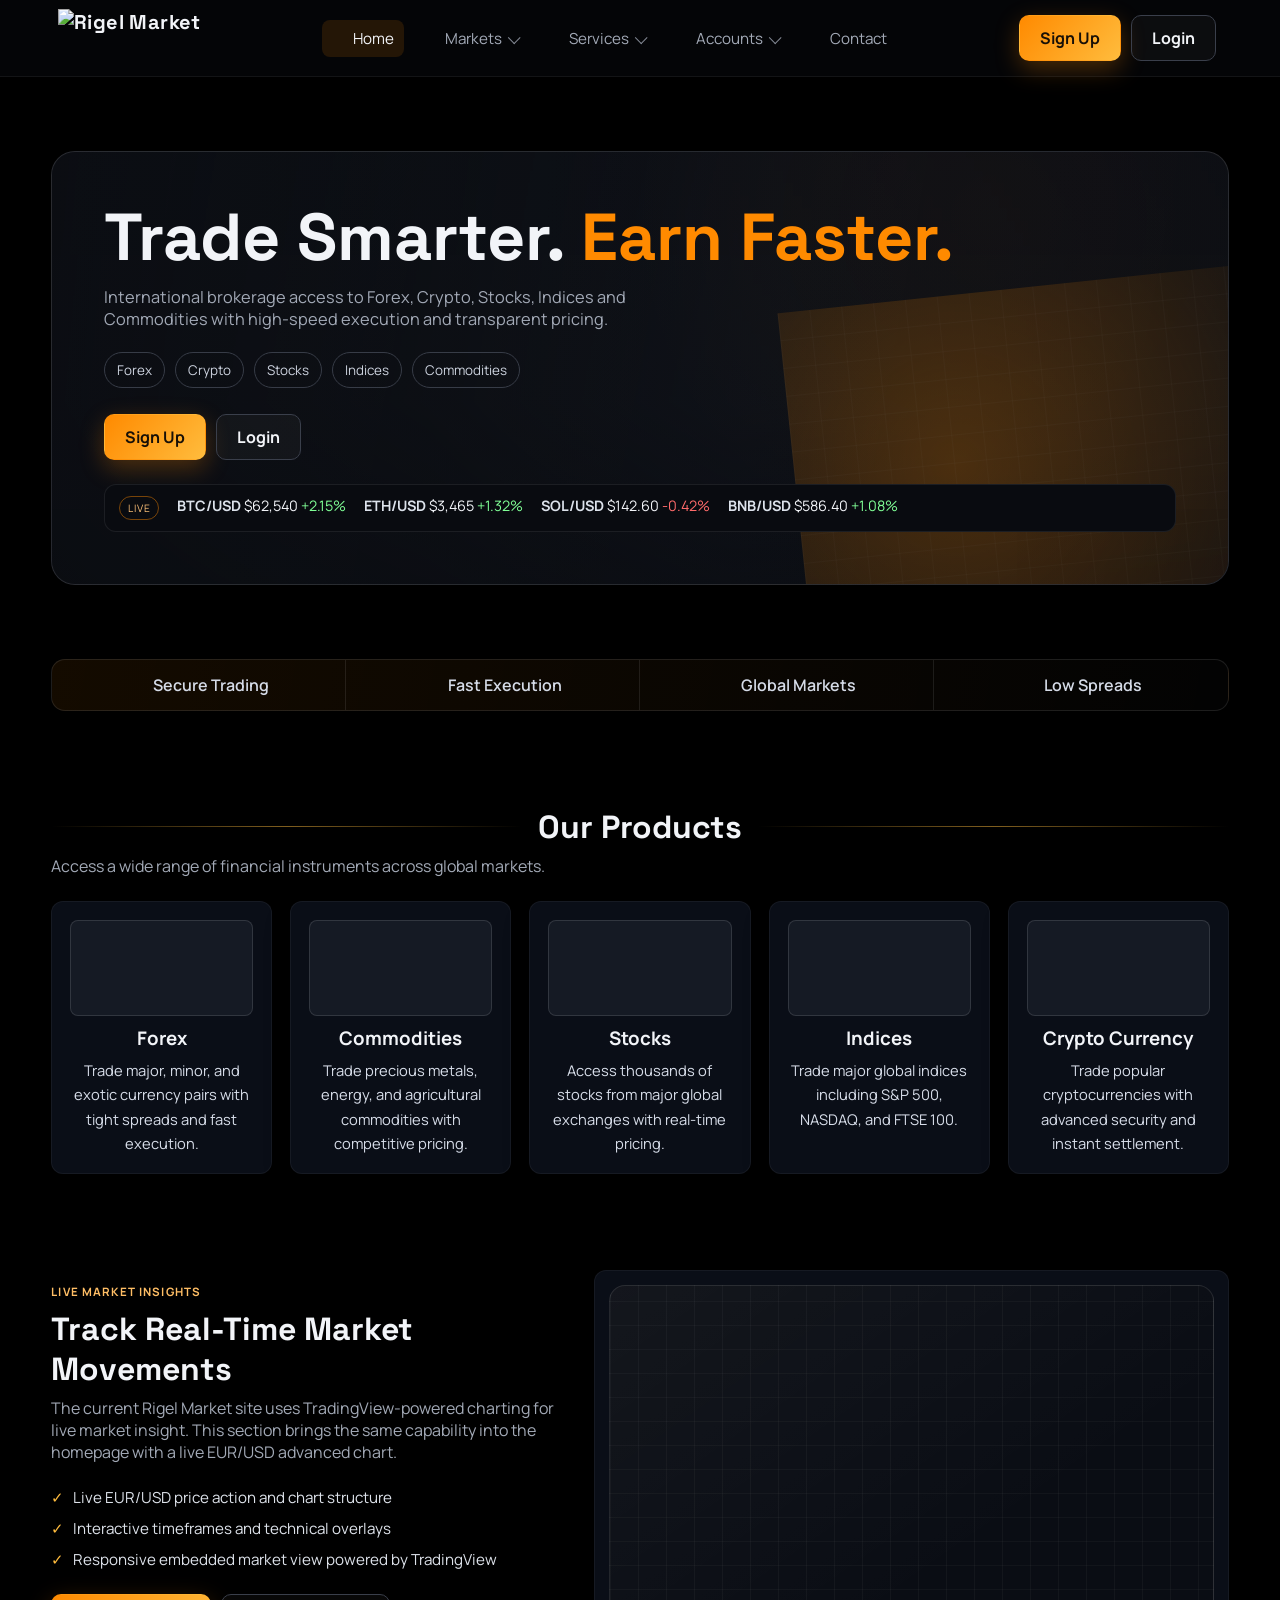
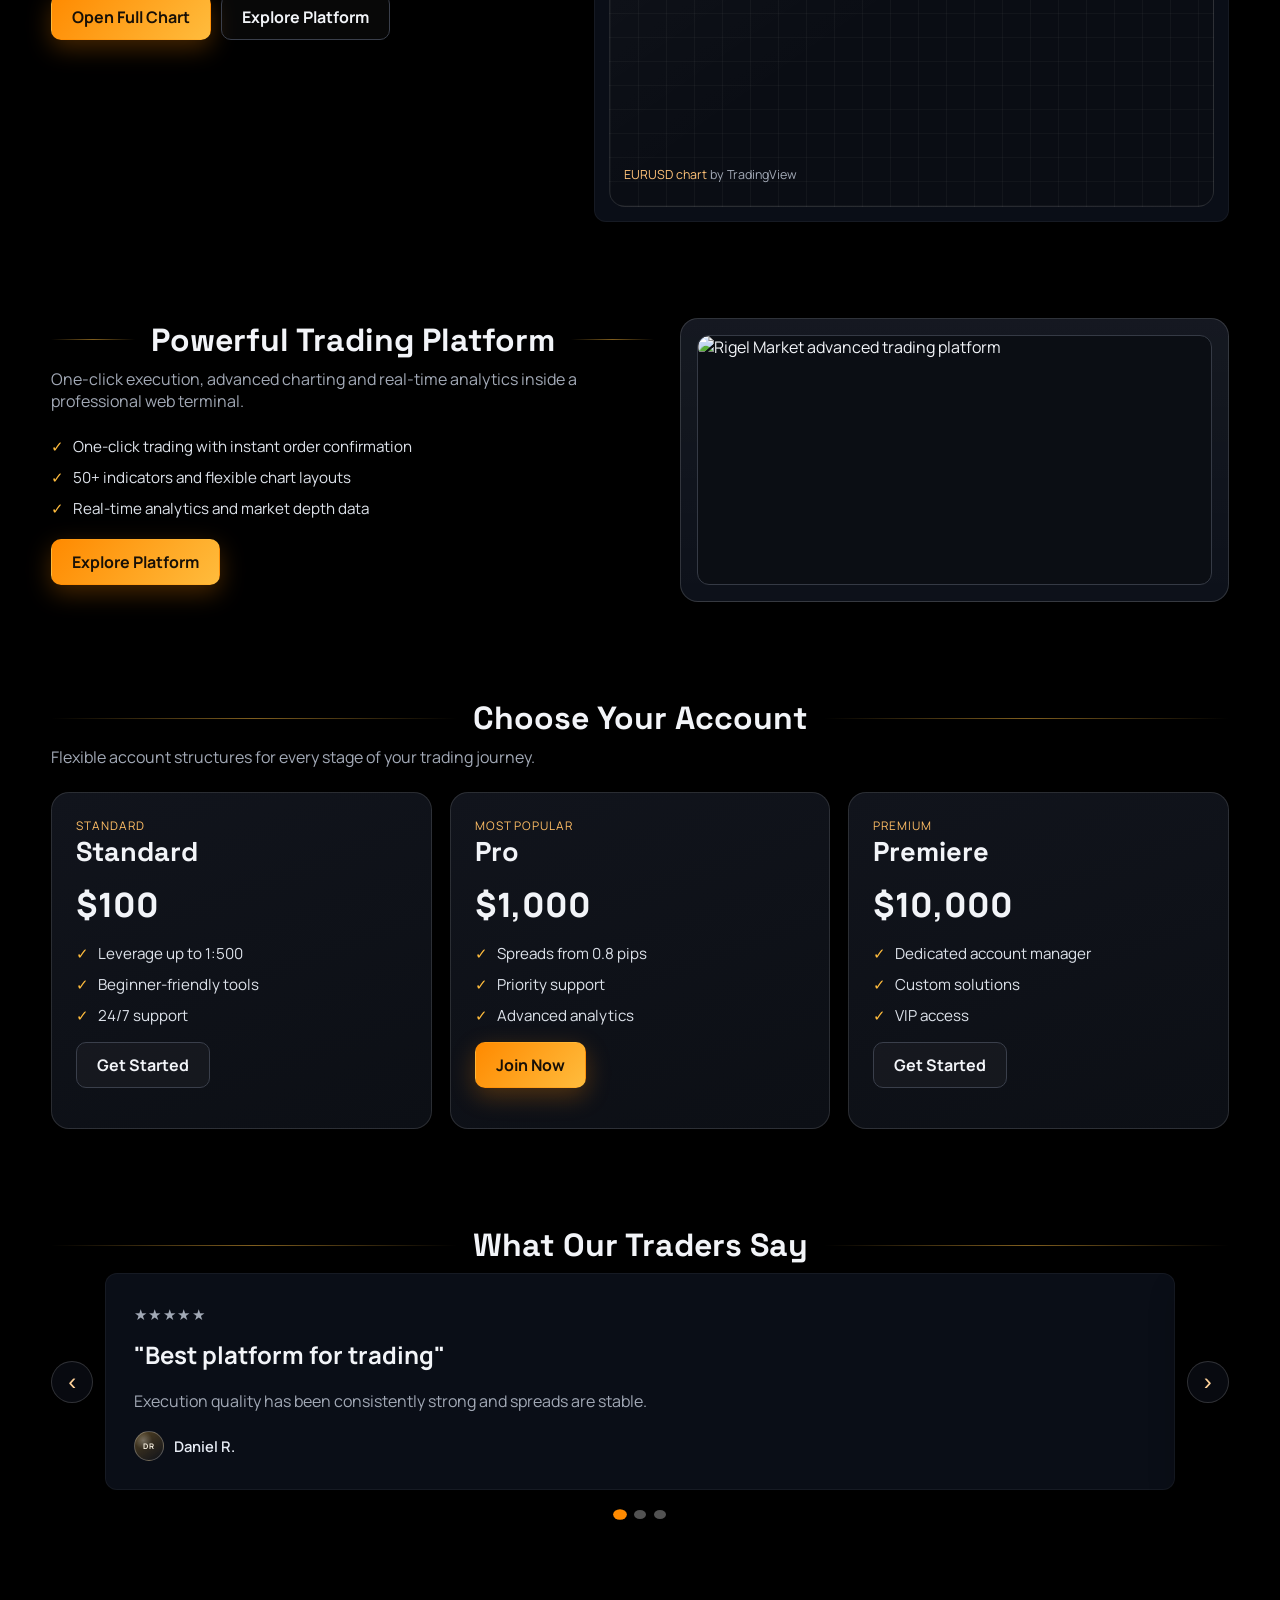
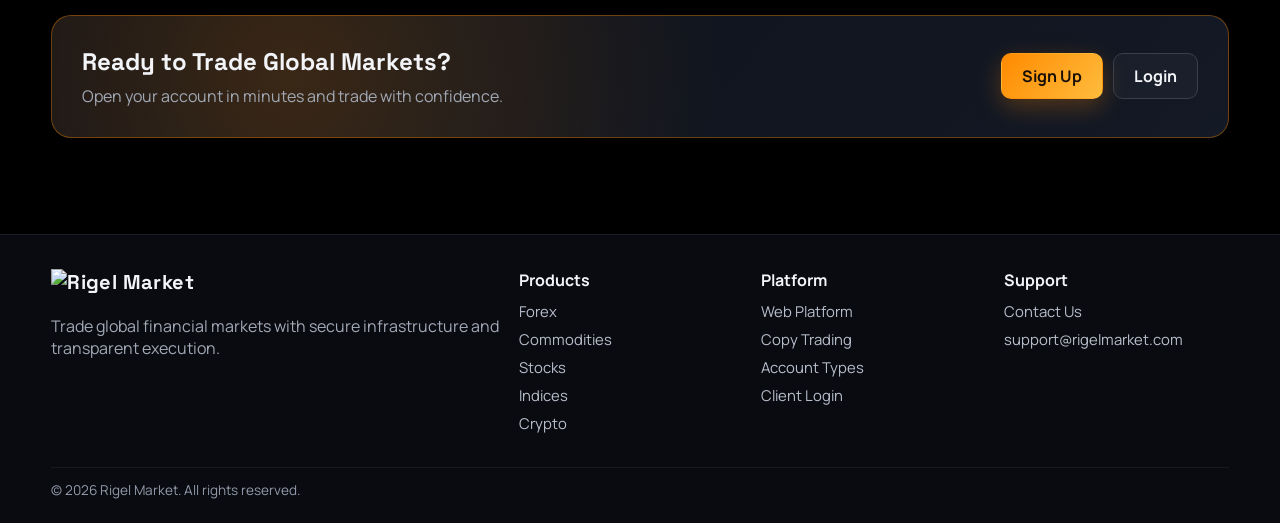
==== index.html @ e2be5339 "Rigel phase 1 release final" ====
<!doctype html>
<html lang="en">
  <head>
    <meta charset="UTF-8" />
    <meta name="viewport" content="width=device-width, initial-scale=1.0" />
    <title>Rigel Market | Trade Smarter. Earn Faster.</title>
    <link rel="icon" type="image/png" href="assets/images/logo.png" /><link rel="stylesheet" href="assets/css/styles.css" />
  </head>
  <body data-page="home">
    <header class="site-header">
      <div class="container nav-wrap">
        <a class="logo" href="index.html"><img src="assets/images/logo.png" alt="Rigel Market" /></a>
        <button class="nav-toggle" data-nav-toggle aria-label="Toggle navigation">Menu</button>
        <nav class="nav-links" data-nav-links>
          <a href="index.html" data-page-link="home">Home</a>
          <div class="nav-group">
            <button class="nav-group-toggle" type="button" data-page-link="markets" aria-expanded="false">Markets</button>
            <div class="nav-dropdown">
              <a href="forex.html" data-page-link="forex">Forex</a>
              <a href="commodities.html" data-page-link="commodities">Commodities</a>
              <a href="stocks.html" data-page-link="stocks">Stocks</a>
              <a href="indices.html" data-page-link="indices">Indices</a>
              <a href="crypto.html" data-page-link="crypto">Crypto</a>
            </div>
          </div>
          <div class="nav-group">
            <button class="nav-group-toggle" type="button" data-page-link="services" aria-expanded="false">Services</button>
            <div class="nav-dropdown">
              <a href="web-platform.html" data-page-link="platform">Web Platform</a>
              <a href="copy-trading.html" data-page-link="copy-trading">Copy Trading</a>
            </div>
          </div>
          <div class="nav-group">
            <button class="nav-group-toggle" type="button" data-page-link="accounts" aria-expanded="false">Accounts</button>
            <div class="nav-dropdown">
              <a href="standard-account.html">Standard Account</a>
              <a href="pro-account.html">Pro Account</a>
              <a href="premiere-account.html">Premiere Account</a>
            </div>
          </div>
          <a href="contact.html" data-page-link="contact">Contact</a>
        </nav>
        <div class="nav-cta">
            <a class="btn primary" href="https://crm.rigelmarket.com/signup">Sign Up</a>
            <a class="btn secondary" href="https://crm.rigelmarket.com/">Login</a>
        </div>
      </div>
    </header>

    <main>
      <section class="hero" >
        <div class="container">
          <div class="hero-card reveal">
            <div class="chart-glow"></div>
            <div class="chart-line"></div>
            <h1>Trade Smarter. <span class="accent">Earn Faster.</span></h1>
            <p>
              International brokerage access to Forex, Crypto, Stocks, Indices and Commodities with
              high-speed execution and transparent pricing.
            </p>
            <div class="pill-row">
              <span class="pill">Forex</span>
              <span class="pill">Crypto</span>
              <span class="pill">Stocks</span>
              <span class="pill">Indices</span>
              <span class="pill">Commodities</span>
            </div>
            <div class="hero-actions">
              <a class="btn primary" href="https://crm.rigelmarket.com/signup">Sign Up</a>
              <a class="btn secondary" href="https://crm.rigelmarket.com/">Login</a>
            </div>
            <div class="ticker" data-live-ticker aria-live="polite">
              <span><b>BTC/USD</b> $62,540 <span class="up">+2.15%</span></span>
              <span><b>ETH/USD</b> $3,465 <span class="up">+1.32%</span></span>
              <span><b>SOL/USD</b> $142.60 <span class="down">-0.42%</span></span>
              <span><b>BNB/USD</b> $586.40 <span class="up">+1.08%</span></span>
            </div>
          </div>
        </div>
      </section>

      <section class="section section-tight">
        <div class="container reveal">
          <div class="value-strip">
            <div class="value-item"><span class="value-icon" aria-hidden="true"></span>Secure Trading</div>
            <div class="value-item"><span class="value-icon" aria-hidden="true"></span>Fast Execution</div>
            <div class="value-item"><span class="value-icon" aria-hidden="true"></span>Global Markets</div>
            <div class="value-item"><span class="value-icon" aria-hidden="true"></span>Low Spreads</div>
          </div>
        </div>
      </section>

      <section class="section">
        <div class="container reveal">
          <h2 class="section-title section-lined">Our Products</h2>
          <p class="section-subtitle">Access a wide range of financial instruments across global markets.</p>
          <div class="grid cards-5">
            <a class="card market-tile" href="forex.html"><span class="market-art forex"></span><h3>Forex</h3><p>Trade major, minor, and exotic currency pairs with tight spreads and fast execution.</p></a>
            <a class="card market-tile" href="commodities.html"><span class="market-art commodities"></span><h3>Commodities</h3><p>Trade precious metals, energy, and agricultural commodities with competitive pricing.</p></a>
            <a class="card market-tile" href="stocks.html"><span class="market-art stocks"></span><h3>Stocks</h3><p>Access thousands of stocks from major global exchanges with real-time pricing.</p></a>
            <a class="card market-tile" href="indices.html"><span class="market-art indices"></span><h3>Indices</h3><p>Trade major global indices including S&amp;P 500, NASDAQ, and FTSE 100.</p></a>
            <a class="card market-tile" href="crypto.html"><span class="market-art crypto"></span><h3>Crypto Currency</h3><p>Trade popular cryptocurrencies with advanced security and instant settlement.</p></a>
          </div>
        </div>
      </section>

      <section class="section">
        <div class="container reveal">
          <div class="insights-shell">
            <div class="insights-copy">
              <p class="insights-kicker">Live Market Insights</p>
              <h2 class="section-title">Track Real-Time Market Movements</h2>
              <p class="section-subtitle">
                The current Rigel Market site uses TradingView-powered charting for live market insight.
                This section brings the same capability into the homepage with a live EUR/USD advanced chart.
              </p>
              <ul class="feature-list insights-list">
                <li>Live EUR/USD price action and chart structure</li>
                <li>Interactive timeframes and technical overlays</li>
                <li>Responsive embedded market view powered by TradingView</li>
              </ul>
              <div class="hero-actions">
                <a class="btn primary" href="https://www.tradingview.com/symbols/EURUSD/?exchange=FX&utm_source=rigelmarket.com&utm_medium=widget_new&utm_campaign=advanced-chart" target="_blank" rel="noopener noreferrer">Open Full Chart</a>
                <a class="btn secondary" href="web-platform.html">Explore Platform</a>
              </div>
            </div>
            <div class="insights-widget card">
              <div class="tradingview-widget-frame">
                <div class="tradingview-widget-container">
                  <div class="tradingview-widget-container__widget"></div>
                  <p class="tradingview-widget-credit">
                    <a href="https://www.tradingview.com/symbols/EURUSD/?exchange=FX&utm_source=rigelmarket.com&utm_medium=widget_new&utm_campaign=advanced-chart" target="_blank" rel="noopener noreferrer">EURUSD chart</a>
                    by TradingView
                  </p>
                  <script>
                    (function () {
                      var container = document.currentScript.parentElement;
                      if (!container || container.getAttribute('data-tv-ready') === 'true') {
                        return;
                      }

                      var script = document.createElement('script');
                      script.type = 'text/javascript';
                      script.src = 'https://s3.tradingview.com/external-embedding/embed-widget-advanced-chart.js';
                      script.async = true;
                      script.text = JSON.stringify({
                        allow_symbol_change: true,
                        calendar: false,
                        details: false,
                        hide_side_toolbar: false,
                        hide_top_toolbar: false,
                        hide_legend: false,
                        hide_volume: false,
                        hotlist: false,
                        interval: '240',
                        locale: 'en',
                        save_image: true,
                        style: '1',
                        symbol: 'FX:EURUSD',
                        theme: 'dark',
                        timezone: 'Etc/UTC',
                        backgroundColor: '#0F0F0F',
                        gridColor: 'rgba(242, 242, 242, 0.06)',
                        watchlist: [],
                        withdateranges: true,
                        compareSymbols: [],
                        studies: [],
                        autosize: true
                      });

                      container.setAttribute('data-tv-ready', 'true');
                      container.appendChild(script);
                    })();
                  </script>
                </div>
              </div>
            </div>
          </div>
        </div>
      </section>

      <section class="section">
        <div class="container split reveal">
          <div>
            <h2 class="section-title section-lined">Powerful Trading Platform</h2>
            <p class="section-subtitle">
              One-click execution, advanced charting and real-time analytics inside a professional web terminal.
            </p>
            <ul class="feature-list">
              <li>One-click trading with instant order confirmation</li>
              <li>50+ indicators and flexible chart layouts</li>
              <li>Real-time analytics and market depth data</li>
            </ul>
            <p style="margin-top: 20px;"><a class="btn primary" href="web-platform.html">Explore Platform</a></p>
          </div>
          <div class="mockup">
            <div class="mockup-screen platform-shot-frame">
              <img class="mockup-image" src="assets/images/content/trading-platform.png" alt="Rigel Market advanced trading platform" />
            </div>
          </div>
        </div>
      </section>

      <section class="section">
        <div class="container reveal">
          <h2 class="section-title section-lined">Choose Your Account</h2>
          <p class="section-subtitle">Flexible account structures for every stage of your trading journey.</p>
          <div class="price-grid">
            <article class="plan">
              <p class="plan-kicker">Standard</p>
              <h3>Standard</h3>
              <p class="amount">$100</p>
              <ul class="feature-list">
                <li>Leverage up to 1:500</li>
                <li>Beginner-friendly tools</li>
                <li>24/7 support</li>
              </ul>
              <p><a class="btn secondary" href="standard-account.html">Get Started</a></p>
            </article>
            <article class="plan featured">
              <p class="plan-kicker">Most Popular</p>
              <h3>Pro</h3>
              <p class="amount">$1,000</p>
              <ul class="feature-list">
                <li>Spreads from 0.8 pips</li>
                <li>Priority support</li>
                <li>Advanced analytics</li>
              </ul>
              <p><a class="btn primary" href="pro-account.html">Join Now</a></p>
            </article>
            <article class="plan">
              <p class="plan-kicker">Premium</p>
              <h3>Premiere</h3>
              <p class="amount">$10,000</p>
              <ul class="feature-list">
                <li>Dedicated account manager</li>
                <li>Custom solutions</li>
                <li>VIP access</li>
              </ul>
              <p><a class="btn secondary" href="premiere-account.html">Get Started</a></p>
            </article>
          </div>
        </div>
      </section>

      <section class="section">
        <div class="container reveal">
          <h2 class="section-title section-lined">What Our Traders Say</h2>
          <div class="testimonial-slider" data-testimonial-slider>
            <button class="testimonial-nav prev" type="button" aria-label="Previous testimonial" data-testimonial-prev>‹</button>
            <div class="testimonial-viewport">
              <div class="testimonial-track" data-testimonial-track>
                <article class="card quote-card"><p class="stars">★★★★★</p><h4>"Best platform for trading"</h4><p>Execution quality has been consistently strong and spreads are stable.</p><div class="quote-person"><span class="avatar a1"></span><span>Daniel R.</span></div></article>
                <article class="card quote-card"><p class="stars">★★★★★</p><h4>"Excellent support and tools"</h4><p>The analytics and account team responsiveness made a major difference.</p><div class="quote-person"><span class="avatar a2"></span><span>Priya M.</span></div></article>
                <article class="card quote-card"><p class="stars">★★★★★</p><h4>"My profits have soared"</h4><p>The platform speed and market range helped me scale confidently.</p><div class="quote-person"><span class="avatar a3"></span><span>James K.</span></div></article>
              </div>
            </div>
            <button class="testimonial-nav next" type="button" aria-label="Next testimonial" data-testimonial-next>›</button>
            <div class="testimonial-dots" data-testimonial-dots>
              <button class="testimonial-dot active" type="button" aria-label="Show testimonial 1" data-slide-to="0"></button>
              <button class="testimonial-dot" type="button" aria-label="Show testimonial 2" data-slide-to="1"></button>
              <button class="testimonial-dot" type="button" aria-label="Show testimonial 3" data-slide-to="2"></button>
            </div>
          </div>
        </div>
      </section>

      <section class="section">
        <div class="container reveal">
          <div class="cta-band">
            <div>
              <h2>Ready to Trade Global Markets?</h2>
              <p class="section-subtitle" style="margin: 8px 0 0;">Open your account in minutes and trade with confidence.</p>
            </div>
            <div class="nav-cta">
              <a class="btn primary" href="https://crm.rigelmarket.com/signup">Sign Up</a>
              <a class="btn secondary" href="https://crm.rigelmarket.com/">Login</a>
            </div>
          </div>
        </div>
      </section>
    </main>

    <footer class="site-footer">
      <div class="container footer-wrap">
        <div>
          <a class="logo" href="index.html"><img src="assets/images/logo.png" alt="Rigel Market" /></a>
          <p class="section-subtitle">Trade global financial markets with secure infrastructure and transparent execution.</p>
        </div>
        <div>
          <h4>Products</h4>
          <ul class="footer-links">
            <li><a href="forex.html">Forex</a></li>
            <li><a href="commodities.html">Commodities</a></li>
            <li><a href="stocks.html">Stocks</a></li>
            <li><a href="indices.html">Indices</a></li>
            <li><a href="crypto.html">Crypto</a></li>
          </ul>
        </div>
        <div>
          <h4>Platform</h4>
          <ul class="footer-links">
            <li><a href="web-platform.html">Web Platform</a></li>
            <li><a href="copy-trading.html">Copy Trading</a></li>
            <li><a href="standard-account.html">Account Types</a></li>
            <li><a href="https://crm.rigelmarket.com/">Client Login</a></li>
          </ul>
        </div>
        <div>
          <h4>Support</h4>
          <ul class="footer-links">
            <li><a href="contact.html">Contact Us</a></li>
            <li><a href="mailto:support@rigelmarket.com">support@rigelmarket.com</a></li>
          </ul>
        </div>
      </div>
      <div class="container footer-base">© 2026 Rigel Market. All rights reserved.</div>
    </footer>

    <script src="assets/js/main.js" defer></script>
    <script src="https://unpkg.com/aos@2.3.1/dist/aos.js"></script>
<script>
  AOS.init({
    duration: 1000,
    once: true
  });
</script>
  </body>
</html>
---- assets/css/styles.css ----
@import url('https://fonts.googleapis.com/css2?family=Manrope:wght@400;600;700;800&family=Space+Grotesk:wght@500;700&display=swap');

:root {
  --bg: #000;
  --panel: #11131a;
  --panel-soft: #171a22;
  --text: #f2f4f8;
  --muted: #a2a9b6;
  --line: #2b2f39;
  --brand: #ff8a00;
  --brand-2: #ffbc3d;
  --ok: #80ff96;
  --danger: #ff6b6b;
  --shadow: 0 20px 60px rgba(0, 0, 0, 0.45);
  --radius: 16px;
}

* {
  box-sizing: border-box;
}

html,
body {
  margin: 0;
  padding: 0;
  overflow-x: hidden;
  background: var(--bg);
  color: var(--text);
  font-family: Manrope, sans-serif;
}

body {
  background: #000;
  min-height: 100vh;
}

a {
  color: inherit;
  text-decoration: none;
}

img {
  max-width: 100%;
  display: block;
}

.container {
  width: min(1180px, 92%);
  margin: 0 auto;
}

.site-header .container {
  width: min(1300px, 90%);
}

body[data-page="home"] .section {
  padding: 48px 0;
}

.site-header {
  position: sticky;
  top: 0;
  z-index: 30;
  backdrop-filter: blur(12px);
  background: rgba(6, 7, 10, 0.78);
  border-bottom: 1px solid rgba(255, 255, 255, 0.06);
}

.nav-wrap {
  display: flex;
  align-items: center;
  justify-content: space-between;
  gap: 12px;
  min-height: 76px;
}

.logo {
  display: inline-flex;
  align-items: center;
  font-family: "Space Grotesk", sans-serif;
  font-size: 1.25rem;
  font-weight: 700;
  letter-spacing: 0.02em;
  margin-left: -6px;
}

.logo img {
  display: block;
  width: auto;
  height: 58px;
  max-width: none;
}

.site-footer .logo {
  margin-left: 0;
}

.site-footer .logo img {
  height: 46px;
}

.logo span {
  color: var(--brand);
}

.nav-toggle {
  display: none;
  border: 1px solid var(--line);
  background: var(--panel-soft);
  color: var(--text);
  border-radius: 10px;
  padding: 8px 10px 8px 34px;
  position: relative;
}

.nav-toggle::before {
  content: "";
  position: absolute;
  left: 10px;
  top: 50%;
  width: 16px;
  height: 16px;
  transform: translateY(-50%);
  background: url("../icons/menu.svg") center / contain no-repeat;
}

.nav-links {
  display: flex;
  align-items: center;
  gap: 10px;
  font-size: 0.95rem;
  color: var(--muted);
}

.nav-links > a,
.nav-group-toggle {
  display: inline-flex;
  align-items: center;
  gap: 7px;
  padding: 8px 10px;
  border-radius: 8px;
  transition: 180ms ease;
}

.nav-links > a::before,
.nav-group-toggle[data-page-link]::before {
  content: "";
  width: 14px;
  height: 14px;
  opacity: 0.85;
  background-position: center;
  background-repeat: no-repeat;
  background-size: contain;
}

.nav-links > a[data-page-link="home"]::before {
  background-image: url("../icons/home.svg");
}

.nav-links > a[data-page-link="forex"]::before {
  background-image: url("../icons/forex.svg");
}

.nav-links > a[data-page-link="commodities"]::before {
  background-image: url("../icons/commodities.svg");
}

.nav-links > a[data-page-link="stocks"]::before {
  background-image: url("../icons/stocks.svg");
}

.nav-links > a[data-page-link="indices"]::before {
  background-image: url("../icons/indices.svg");
}

.nav-links > a[data-page-link="crypto"]::before {
  background-image: url("../icons/crypto.svg");
}

.nav-links > a[data-page-link="platform"]::before {
  background-image: url("../icons/platform.svg");
}

.nav-links > a[data-page-link="copy-trading"]::before {
  background-image: url("../icons/copy-trading.svg");
}

.nav-links > a[data-page-link="accounts"]::before {
  background-image: url("../icons/accounts.svg");
}

.nav-links > a[data-page-link="contact"]::before {
  background-image: url("../icons/contact.svg");
}

.nav-group-toggle[data-page-link="markets"]::before {
  background-image: url("../icons/commodities.svg");
}

.nav-group-toggle[data-page-link="services"]::before {
  background-image: url("../icons/platform.svg");
}

.nav-group-toggle[data-page-link="accounts"]::before {
  background-image: url("../icons/accounts.svg");
}

.nav-group {
  position: relative;
}

.nav-group::after {
  content: "";
  position: absolute;
  top: 100%;
  left: 0;
  right: 0;
  height: 14px;
}

.nav-group-toggle {
  border: 0;
  background: transparent;
  color: inherit;
  font: inherit;
  cursor: pointer;
}

.nav-group-toggle::after {
  content: "";
  margin-left: auto;
  width: 8px;
  height: 8px;
  border-right: 1.5px solid currentColor;
  border-bottom: 1.5px solid currentColor;
  transform: rotate(45deg) translateY(-1px);
  transform-origin: center;
  opacity: 0.8;
  transition: transform 180ms ease;
}

.nav-group.open .nav-group-toggle::after,
.nav-group:hover .nav-group-toggle::after,
.nav-group:focus-within .nav-group-toggle::after {
  transform: rotate(-135deg) translateY(-1px);
}

.nav-dropdown {
  position: absolute;
  top: calc(100% + 12px);
  left: 0;
  min-width: 220px;
  padding: 10px;
  border-radius: 14px;
  border: 1px solid rgba(255, 255, 255, 0.08);
  background: rgba(10, 12, 18, 0.98);
  box-shadow: 0 18px 38px rgba(0, 0, 0, 0.34);
  display: grid;
  gap: 4px;
  opacity: 0;
  pointer-events: none;
  transform: translateY(6px);
  transition: opacity 180ms ease, transform 180ms ease;
}

.nav-dropdown a {
  display: flex;
  align-items: center;
  padding: 10px 12px;
  border-radius: 10px;
  color: #d9dfeb;
  transition: 180ms ease;
}

.nav-group.open .nav-dropdown,
.nav-group:hover .nav-dropdown,
.nav-group:focus-within .nav-dropdown {
  opacity: 1;
  pointer-events: auto;
  transform: translateY(0);
}

.nav-links > a.active,
.nav-links > a:hover,
.nav-group-toggle.active,
.nav-group-toggle:hover,
.nav-dropdown a.active,
.nav-dropdown a:hover {
  background: rgba(255, 138, 0, 0.13);
  color: var(--text);
}

.nav-cta {
  display: flex;
  align-items: center;
  gap: 10px;
}

.btn {
  display: inline-flex;
  align-items: center;
  justify-content: center;
  padding: 11px 20px;
  border-radius: 10px;
  font-weight: 700;
  white-space: nowrap;
  border: 1px solid transparent;
  transition: 200ms ease;
}

.btn.primary {
  background: linear-gradient(130deg, var(--brand), var(--brand-2));
  color: #181007;
  box-shadow: 0 8px 25px rgba(255, 138, 0, 0.28);
}

.btn.secondary {
  background: rgba(255, 255, 255, 0.03);
  border-color: #3a3f4b;
}

.btn:hover {
  transform: translateY(-1px);
}

.hero {
  padding: 74px 0 26px;
}

.section-tight {
  padding-top: 8px;
}

.hero-card {
  --asset-label: "Hero image placeholder";
  --placeholder-tint: rgba(255, 138, 0, 0.05);
  position: relative;
  border-radius: 24px;
  border: 1px solid rgba(255, 255, 255, 0.09);
  background:
    linear-gradient(100deg, rgba(255, 255, 255, 0.03), rgba(255, 255, 255, 0.01)),
    radial-gradient(circle at 80% 15%, rgba(255, 138, 0, 0.05), transparent 36%),
    #0d1017;
  padding: 52px;
  overflow: hidden;
  box-shadow: var(--shadow);
}

.hero-card::before {
  content: "";
  position: absolute;
  inset: 0;
  z-index: 0;
  background:
    linear-gradient(135deg, rgba(255, 255, 255, 0.08), transparent 56%),
    radial-gradient(circle at 82% 20%, var(--placeholder-tint), transparent 34%),
    linear-gradient(132deg, transparent 0 40%, rgba(255, 255, 255, 0.16) 40% 43%, transparent 43% 54%, rgba(255, 255, 255, 0.09) 54% 57%, transparent 57%),
    repeating-linear-gradient(90deg, rgba(255, 255, 255, 0.05) 0 1px, transparent 1px 30px),
    repeating-linear-gradient(0deg, rgba(255, 255, 255, 0.035) 0 1px, transparent 1px 26px);
  opacity: 0.7;
}

.hero-card > * {
  position: relative;
  z-index: 2;
}

body[data-page="home"] .hero-card {
  --asset-label: "";
  --placeholder-tint: rgba(255, 138, 0, 0.06);
}

body[data-page="home"] .hero-card::before {
  background:
    linear-gradient(90deg, rgba(8, 10, 15, 0.88) 0%, rgba(8, 10, 15, 0.64) 32%, rgba(8, 10, 15, 0.28) 58%, rgba(8, 10, 15, 0.48) 100%),
    linear-gradient(180deg, rgba(7, 9, 14, 0.28) 0%, rgba(7, 9, 14, 0.2) 58%, rgba(7, 9, 14, 0.58) 100%),
    url("../images/hero.png") center 56% / cover no-repeat;
  opacity: 0.78;
}

body[data-page="home"] .hero-card::after {
  display: none;
}

body[data-page="forex"] .hero-card {
  --asset-label: "";
  --placeholder-tint: rgba(128, 255, 150, 0.05);
}

body[data-page="forex"] .hero-card::before {
  background:
    linear-gradient(90deg, rgba(8, 10, 15, 0.9) 0%, rgba(8, 10, 15, 0.66) 34%, rgba(8, 10, 15, 0.28) 60%, rgba(8, 10, 15, 0.5) 100%),
    linear-gradient(180deg, rgba(7, 9, 14, 0.3) 0%, rgba(7, 9, 14, 0.22) 58%, rgba(7, 9, 14, 0.6) 100%),
    url("../images/forex_bg.png") center 54% / cover no-repeat;
  opacity: 0.78;
}

body[data-page="forex"] .hero-card::after {
  display: none;
}

body[data-page="commodities"] .hero-card {
  --asset-label: "";
  --placeholder-tint: rgba(255, 188, 61, 0.05);
}

body[data-page="commodities"] .hero-card::before {
  background:
    linear-gradient(90deg, rgba(8, 10, 15, 0.9) 0%, rgba(8, 10, 15, 0.66) 34%, rgba(8, 10, 15, 0.28) 60%, rgba(8, 10, 15, 0.5) 100%),
    linear-gradient(180deg, rgba(7, 9, 14, 0.3) 0%, rgba(7, 9, 14, 0.22) 58%, rgba(7, 9, 14, 0.6) 100%),
    url("../images/commodities.png") center 54% / cover no-repeat;
  opacity: 0.78;
}

body[data-page="commodities"] .hero-card::after {
  display: none;
}

body[data-page="stocks"] .hero-card {
  --asset-label: "";
  --placeholder-tint: rgba(111, 184, 255, 0.05);
}

body[data-page="stocks"] .hero-card::before {
  background:
    linear-gradient(90deg, rgba(8, 10, 15, 0.9) 0%, rgba(8, 10, 15, 0.66) 34%, rgba(8, 10, 15, 0.28) 60%, rgba(8, 10, 15, 0.5) 100%),
    linear-gradient(180deg, rgba(7, 9, 14, 0.3) 0%, rgba(7, 9, 14, 0.22) 58%, rgba(7, 9, 14, 0.6) 100%),
    url("../images/stocks.png") center 54% / cover no-repeat;
  opacity: 0.78;
}

body[data-page="stocks"] .hero-card::after {
  display: none;
}

body[data-page="indices"] .hero-card {
  --asset-label: "";
  --placeholder-tint: rgba(147, 197, 253, 0.05);
}

body[data-page="indices"] .hero-card::before {
  background:
    linear-gradient(90deg, rgba(8, 10, 15, 0.9) 0%, rgba(8, 10, 15, 0.66) 34%, rgba(8, 10, 15, 0.28) 60%, rgba(8, 10, 15, 0.5) 100%),
    linear-gradient(180deg, rgba(7, 9, 14, 0.3) 0%, rgba(7, 9, 14, 0.22) 58%, rgba(7, 9, 14, 0.6) 100%),
    url("../images/indices.png") center 54% / cover no-repeat;
  opacity: 0.78;
}

body[data-page="indices"] .hero-card::after {
  display: none;
}

body[data-page="crypto"] .hero-card {
  --asset-label: "";
  --placeholder-tint: rgba(99, 102, 241, 0.06);
}

body[data-page="crypto"] .hero-card::before {
  background:
    linear-gradient(90deg, rgba(8, 10, 15, 0.9) 0%, rgba(8, 10, 15, 0.66) 34%, rgba(8, 10, 15, 0.28) 60%, rgba(8, 10, 15, 0.5) 100%),
    linear-gradient(180deg, rgba(7, 9, 14, 0.3) 0%, rgba(7, 9, 14, 0.22) 58%, rgba(7, 9, 14, 0.6) 100%),
    url("../images/crypto.png") center 54% / cover no-repeat;
  opacity: 0.78;
}

body[data-page="crypto"] .hero-card::after {
  display: none;
}

body[data-page="platform"] .hero-card {
  --asset-label: "";
  --placeholder-tint: rgba(56, 189, 248, 0.05);
}

body[data-page="platform"] .hero-card::before {
  background:
    linear-gradient(90deg, rgba(8, 10, 15, 0.88) 0%, rgba(8, 10, 15, 0.64) 32%, rgba(8, 10, 15, 0.28) 58%, rgba(8, 10, 15, 0.48) 100%),
    linear-gradient(180deg, rgba(7, 9, 14, 0.28) 0%, rgba(7, 9, 14, 0.2) 58%, rgba(7, 9, 14, 0.58) 100%),
    url("../images/web-platform.png") center 56% / cover no-repeat;
  opacity: 0.78;
}

body[data-page="platform"] .hero-card::after {
  display: none;
}

body[data-page="copy-trading"] .hero-card {
  --asset-label: "";
  --placeholder-tint: rgba(244, 114, 182, 0.05);
}

body[data-page="copy-trading"] .hero-card::before {
  background:
    linear-gradient(90deg, rgba(8, 10, 15, 0.88) 0%, rgba(8, 10, 15, 0.64) 32%, rgba(8, 10, 15, 0.28) 58%, rgba(8, 10, 15, 0.48) 100%),
    linear-gradient(180deg, rgba(7, 9, 14, 0.28) 0%, rgba(7, 9, 14, 0.2) 58%, rgba(7, 9, 14, 0.58) 100%),
    url("../images/copy-trading.png") center 56% / cover no-repeat;
  opacity: 0.78;
}

body[data-page="copy-trading"] .hero-card::after {
  display: none;
}

body[data-page="accounts"] .hero-card {
  --asset-label: "Account hero placeholder";
  --placeholder-tint: rgba(250, 204, 21, 0.05);
  --account-hero-image: none;
}

body[data-page="accounts"][data-account-tier="standard"] .hero-card,
body[data-page="accounts"][data-account-tier="pro"] .hero-card,
body[data-page="accounts"][data-account-tier="premiere"] .hero-card {
  --asset-label: "";
}

body[data-page="accounts"][data-account-tier="standard"] .hero-card {
  --account-hero-image: url("../images/standard.png");
}

body[data-page="accounts"][data-account-tier="pro"] .hero-card {
  --account-hero-image: url("../images/pro.png");
}

body[data-page="accounts"][data-account-tier="premiere"] .hero-card {
  --account-hero-image: url("../images/premiere.png");
}

body[data-page="accounts"][data-account-tier="standard"] .hero-card::before,
body[data-page="accounts"][data-account-tier="pro"] .hero-card::before,
body[data-page="accounts"][data-account-tier="premiere"] .hero-card::before {
  background:
    linear-gradient(90deg, rgba(8, 10, 15, 0.92) 0%, rgba(8, 10, 15, 0.76) 34%, rgba(8, 10, 15, 0.34) 56%, rgba(8, 10, 15, 0.2) 70%, rgba(8, 10, 15, 0.5) 100%),
    linear-gradient(180deg, rgba(7, 9, 14, 0.28) 0%, rgba(7, 9, 14, 0.18) 58%, rgba(7, 9, 14, 0.58) 100%),
    linear-gradient(135deg, rgba(255, 255, 255, 0.08), transparent 56%),
    radial-gradient(circle at 80% 18%, rgba(250, 204, 21, 0.18), transparent 24%),
    linear-gradient(132deg, transparent 0 40%, rgba(255, 255, 255, 0.12) 40% 43%, transparent 43% 54%, rgba(255, 255, 255, 0.08) 54% 57%, transparent 57%),
    repeating-linear-gradient(90deg, rgba(255, 255, 255, 0.05) 0 1px, transparent 1px 30px),
    repeating-linear-gradient(0deg, rgba(255, 255, 255, 0.035) 0 1px, transparent 1px 26px),
    var(--account-hero-image) right 28px center / auto 88% no-repeat;
  opacity: 0.84;
}

body[data-page="accounts"][data-account-tier="standard"] .hero-card::after,
body[data-page="accounts"][data-account-tier="pro"] .hero-card::after,
body[data-page="accounts"][data-account-tier="premiere"] .hero-card::after {
  display: none;
}

body[data-page="contact"] .hero-card {
  --asset-label: "";
  --placeholder-tint: rgba(45, 212, 191, 0.05);
}

body[data-page="contact"] .hero-card::before {
  background:
    linear-gradient(90deg, rgba(8, 10, 15, 0.88) 0%, rgba(8, 10, 15, 0.64) 32%, rgba(8, 10, 15, 0.28) 58%, rgba(8, 10, 15, 0.48) 100%),
    linear-gradient(180deg, rgba(7, 9, 14, 0.28) 0%, rgba(7, 9, 14, 0.2) 58%, rgba(7, 9, 14, 0.58) 100%),
    url("../images/contact.png") center 56% / cover no-repeat;
  opacity: 0.78;
}

body[data-page="contact"] .hero-card::after {
  display: none;
}

.hero-card::after {
  content: var(--asset-label, "Hero image placeholder");
  position: absolute;
  top: 18px;
  right: 18px;
  z-index: 3;
  padding: 8px 12px;
  border-radius: 999px;
  border: 1px solid rgba(255, 255, 255, 0.16);
  background: rgba(9, 11, 16, 0.72);
  color: #f5c27b;
  font-size: 0.72rem;
  letter-spacing: 0.08em;
  text-transform: uppercase;
}

body:not([data-page="home"]) .hero {
  padding-top: 58px;
}

body:not([data-page="home"]) .hero-card {
  padding: 42px;
  background:
    linear-gradient(110deg, rgba(255, 255, 255, 0.03), rgba(255, 255, 255, 0.01)),
    radial-gradient(circle at 78% 18%, rgba(255, 138, 0, 0.2), transparent 38%),
    #0e1119;
}

body:not([data-page="home"]) .chart-glow {
  right: -170px;
  bottom: -160px;
  width: 500px;
  height: 360px;
  opacity: 0.4;
}

body:not([data-page="home"]) .chart-line {
  width: 46%;
  opacity: 0.72;
}

.chart-glow {
  position: absolute;
  right: -110px;
  bottom: -120px;
  width: 540px;
  height: 420px;
  background:
    repeating-linear-gradient(90deg, rgba(255, 255, 255, 0.04) 0 1px, transparent 1px 32px),
    repeating-linear-gradient(0deg, rgba(255, 255, 255, 0.04) 0 1px, transparent 1px 28px),
    radial-gradient(circle at 30% 40%, rgba(255, 138, 0, 0.45), rgba(255, 138, 0, 0));
  opacity: 0.56;
  filter: blur(0.2px);
  transform: rotate(-6deg);
  z-index: 1;
}

.chart-line {
  position: absolute;
  right: 0;
  top: 22%;
  width: 52%;
  height: 42%;
  border-radius: 10px;
  opacity: 0.85;
  filter: blur(2px);
  z-index: 1;
}

.hero h1 {
  margin: 0;
  font-family: "Space Grotesk", sans-serif;
  font-size: clamp(2.2rem, 5.2vw, 4.15rem);
  line-height: 1.02;
}

.hero h1 .accent {
  color: var(--brand);
}

.hero p {
  margin: 14px 0 22px;
  color: var(--muted);
  max-width: 620px;
  font-size: 1.02rem;
}

.pill-row {
  display: flex;
  flex-wrap: wrap;
  gap: 10px;
  margin: 18px 0 26px;
}

.hero-actions {
  display: flex;
  gap: 10px;
  flex-wrap: wrap;
}

.pill {
  border: 1px solid #373c47;
  border-radius: 999px;
  color: #ccd2de;
  font-size: 0.84rem;
  padding: 8px 12px;
}

.ticker {
  margin-top: 24px;
  border-radius: 12px;
  border: 1px solid rgba(255, 255, 255, 0.08);
  background: #090b10;
  padding: 11px 14px;
  display: flex;
  gap: 18px;
  flex-wrap: wrap;
  font-size: 0.9rem;
  position: relative;
}

.ticker::before {
  content: "LIVE";
  font-size: 0.64rem;
  letter-spacing: 0.08em;
  border: 1px solid rgba(255, 138, 0, 0.45);
  color: #ffc278;
  border-radius: 999px;
  padding: 4px 8px;
}

.ticker b {
  color: #dce2eb;
}

.up {
  color: var(--ok);
}

.down {
  color: var(--danger);
}

.section {
  padding: 54px 0;
}

.section-title {
  font-family: "Space Grotesk", sans-serif;
  font-size: clamp(1.35rem, 3.4vw, 2rem);
  margin: 0 0 8px;
}

.section-lined {
  display: flex;
  align-items: center;
  gap: 16px;
}

.section-lined::before,
.section-lined::after {
  content: "";
  flex: 1;
  height: 1px;
  background: linear-gradient(90deg, transparent, rgba(255, 188, 61, 0.5), transparent);
}

body:not([data-page="home"]) .section-lined::before,
body:not([data-page="home"]) .section-lined::after {
  background: linear-gradient(90deg, transparent, rgba(255, 164, 52, 0.38), transparent);
}

.section-subtitle {
  margin: 0 0 24px;
  color: var(--muted);
  max-width: 760px;
}

.grid {
  display: grid;
  gap: 18px;
}

.grid.cards-5 {
  grid-template-columns: repeat(5, minmax(0, 1fr));
}

.grid.cards-4 {
  grid-template-columns: repeat(4, minmax(0, 1fr));
}

.grid.cards-3 {
  grid-template-columns: repeat(3, minmax(0, 1fr));
}

.grid.cards-2 {
  grid-template-columns: repeat(2, minmax(0, 1fr));
}

.card {
  background: linear-gradient(145deg, #12151e, #0e1118);
  border: 1px solid rgba(255, 255, 255, 0.09);
  border-radius: var(--radius);
  padding: 18px;
  box-shadow: 0 14px 28px rgba(0, 0, 0, 0.2);
  transition: transform 220ms ease, border-color 220ms ease, box-shadow 220ms ease;
}

.card:hover {
  transform: translateY(-3px);
  border-color: rgba(255, 138, 0, 0.5);
  box-shadow: 0 18px 34px rgba(0, 0, 0, 0.32), 0 0 0 1px rgba(255, 138, 0, 0.14);
}

.card h3,
.card h4 {
  margin-top: 0;
}

.card p {
  color: var(--muted);
}

.contact-channel-card {
  position: relative;
  padding-top: 22px;
}

.contact-channel-card a {
  color: #f6c27b;
}

.contact-channel-card a:hover {
  color: #ffd39b;
}

.channel-icon {
  width: 52px;
  height: 52px;
  display: inline-block;
  margin-bottom: 16px;
  border-radius: 14px;
  border: 1px solid rgba(255, 255, 255, 0.12);
  background-color: #141924;
  background-position: center;
  background-repeat: no-repeat;
  background-size: 24px 24px;
  box-shadow: inset 0 1px 0 rgba(255, 255, 255, 0.05), 0 10px 24px rgba(0, 0, 0, 0.22);
}

.channel-icon.email {
  background-image: url("data:image/svg+xml,%3Csvg xmlns='http://www.w3.org/2000/svg' viewBox='0 0 24 24' fill='none' stroke='%23f59e0b' stroke-width='1.8' stroke-linecap='round' stroke-linejoin='round'%3E%3Crect x='3' y='5' width='18' height='14' rx='2'/%3E%3Cpath d='m4 7 8 6 8-6'/%3E%3C/svg%3E");
  background-color: rgba(245, 158, 11, 0.12);
}

.channel-icon.phone {
  background-image: url("data:image/svg+xml,%3Csvg xmlns='http://www.w3.org/2000/svg' viewBox='0 0 24 24' fill='none' stroke='%2338bdf8' stroke-width='1.8' stroke-linecap='round' stroke-linejoin='round'%3E%3Cpath d='M22 16.92v3a2 2 0 0 1-2.18 2 19.86 19.86 0 0 1-8.63-3.07 19.5 19.5 0 0 1-6-6A19.86 19.86 0 0 1 2.12 4.18 2 2 0 0 1 4.11 2h3a2 2 0 0 1 2 1.72c.12.9.33 1.78.64 2.62a2 2 0 0 1-.45 2.11L8 9.91a16 16 0 0 0 6.09 6.09l1.46-1.3a2 2 0 0 1 2.11-.45c.84.31 1.72.52 2.62.64A2 2 0 0 1 22 16.92Z'/%3E%3C/svg%3E");
  background-color: rgba(56, 189, 248, 0.12);
}

.channel-icon.chat {
  background-image: url("data:image/svg+xml,%3Csvg xmlns='http://www.w3.org/2000/svg' viewBox='0 0 24 24' fill='none' stroke='%232dd4bf' stroke-width='1.8' stroke-linecap='round' stroke-linejoin='round'%3E%3Cpath d='M21 15a4 4 0 0 1-4 4H8l-5 3V7a4 4 0 0 1 4-4h10a4 4 0 0 1 4 4z'/%3E%3Cpath d='M8 10h8'/%3E%3Cpath d='M8 14h5'/%3E%3C/svg%3E");
  background-color: rgba(45, 212, 191, 0.12);
}

.grid-image-placeholder {
  display: block;
  height: 104px;
  margin: 0 0 12px;
  border-radius: 10px;
  border: 1px solid rgba(255, 255, 255, 0.14);
  background:
    linear-gradient(145deg, rgba(255, 255, 255, 0.08), transparent 54%),
    linear-gradient(160deg, rgba(255, 138, 0, 0.26), rgba(255, 138, 0, 0.05) 65%),
    repeating-linear-gradient(90deg, rgba(255, 255, 255, 0.04) 0 1px, transparent 1px 20px),
    #141a24;
  position: relative;
  overflow: hidden;
  background-repeat: no-repeat;
  background-position: center;
  background-size: cover;
}

.grid-image-placeholder::after {
  content: attr(data-placeholder);
  position: absolute;
  left: 10px;
  bottom: 10px;
  font-size: 0.62rem;
  letter-spacing: 0.08em;
  text-transform: uppercase;
  color: #ffd6a0;
  padding: 5px 8px;
  border-radius: 999px;
  border: 1px solid rgba(255, 255, 255, 0.18);
  background: rgba(8, 11, 18, 0.75);
}

.grid-image-placeholder.has-image::after {
  display: none;
}

.grid-image-placeholder.pairs {
  background-image: url("../images/pairs.png");
}

.grid-image-placeholder.fast {
  background-image: url("../images/fast.png");
}

.grid-image-placeholder.secure {
  background-image: url("../images/secure.png");
}

.grid-image-placeholder.support {
  background-image: url("../images/support.png");
}

.grid-image-placeholder.gold {
  background-image: url("../images/gold.png");
}

.grid-image-placeholder.silver {
  background-image: url("../images/silver.png");
}

.grid-image-placeholder.platinum {
  background-image: url("../images/platinum.png");
}

.grid-image-placeholder.palladium {
  background-image: url("../images/palladium.png");
}

.card.highlight {
  border-color: rgba(255, 138, 0, 0.65);
  box-shadow: 0 0 0 1px rgba(255, 138, 0, 0.22), 0 0 45px rgba(255, 138, 0, 0.22);
}

.card .kicker {
  color: #ffbc5c;
  text-transform: uppercase;
  letter-spacing: 0.08em;
  font-size: 0.72rem;
}

.feature-list {
  list-style: none;
  margin: 16px 0 0;
  padding: 0;
  display: grid;
  gap: 10px;
  color: #dde2ea;
  font-size: 0.95rem;
}

.feature-list li::before {
  content: "\2713";
  color: var(--brand-2);
  margin-right: 9px;
}

.value-strip {
  border: 1px solid rgba(255, 255, 255, 0.1);
  border-radius: 14px;
  background: linear-gradient(100deg, rgba(255, 138, 0, 0.08), rgba(255, 255, 255, 0.01));
  display: grid;
  grid-template-columns: repeat(4, minmax(0, 1fr));
  overflow: hidden;
}

.value-item {
  padding: 14px 16px;
  border-right: 1px solid rgba(255, 255, 255, 0.09);
  color: #d5dbe7;
  display: flex;
  align-items: center;
  gap: 8px;
  justify-content: center;
  font-weight: 600;
}

.value-item:last-child {
  border-right: 0;
}

.value-icon {
  width: 16px;
  height: 16px;
  display: inline-block;
  background-position: center;
  background-repeat: no-repeat;
  background-size: contain;
}

.value-item:nth-child(1) .value-icon {
  background-image: url("../icons/accounts.svg");
}

.value-item:nth-child(2) .value-icon {
  background-image: url("../icons/indices.svg");
}

.value-item:nth-child(3) .value-icon {
  background-image: url("../icons/forex.svg");
}

.value-item:nth-child(4) .value-icon {
  background-image: url("../icons/stocks.svg");
}

.market-tile {
  position: relative;
  overflow: hidden;
  min-height: 176px;
  text-align: center;
}

.market-art {
  display: block;
  height: 96px;
  border-radius: 8px;
  margin-bottom: 10px;
  border: 1px solid rgba(255, 255, 255, 0.12);
  background:
    linear-gradient(160deg, rgba(255, 140, 32, 0.14), rgba(255, 140, 32, 0.04) 70%),
    linear-gradient(145deg, rgba(255, 255, 255, 0.06), transparent 58%),
    #151a24;
  background-repeat: no-repeat;
  background-position: center;
  background-size: cover;
}

.market-art.forex {
  background-image: url("../images/forex.png");
}

.market-art.crypto {
  background-image: url("../images/crypto.png");
}

.market-art.stocks {
  background-image: url("../images/stocks.png");
}

.market-art.commodities {
  background-image: url("../images/commodities.png");
}

.market-art.indices {
  background-image: url("../images/indices.png");
}

.market-tile h3 {
  margin: 2px 0 8px;
  line-height: 1.3;
}

.market-tile p {
  margin: 0;
  font-size: 0.92rem;
  line-height: 1.65;
  max-width: 34ch;
  margin-left: auto;
  margin-right: auto;
  color: #d8deea;
}

.sparkline {
  display: block;
  margin-top: 12px;
  border-radius: 8px;
  height: 56px;
  border: 1px solid rgba(255, 255, 255, 0.1);
  background:
    repeating-linear-gradient(90deg, rgba(255, 255, 255, 0.03) 0 1px, transparent 1px 30px),
    linear-gradient(160deg, rgba(255, 140, 32, 0.2), transparent);
}

.sparkline.uptrend {
  background:
    linear-gradient(160deg, rgba(255, 140, 32, 0.18), transparent),
    linear-gradient(140deg, transparent 35%, rgba(255, 154, 64, 0.85) 62%, transparent 78%),
    repeating-linear-gradient(90deg, rgba(255, 255, 255, 0.03) 0 1px, transparent 1px 30px);
}

.sparkline.flat {
  background:
    linear-gradient(180deg, rgba(255, 140, 32, 0.13), transparent),
    linear-gradient(180deg, transparent 48%, rgba(255, 174, 94, 0.85) 52%, transparent 56%),
    repeating-linear-gradient(90deg, rgba(255, 255, 255, 0.03) 0 1px, transparent 1px 30px);
}

.split {
  display: grid;
  grid-template-columns: 1.1fr 1fr;
  gap: 26px;
  align-items: center;
}

.insights-shell {
  display: grid;
  grid-template-columns: minmax(280px, 0.9fr) minmax(420px, 1.1fr);
  gap: 24px;
  align-items: stretch;
}

.insights-copy {
  padding: 14px 0;
}

.insights-kicker {
  margin: 0 0 10px;
  color: #ffbe65;
  text-transform: uppercase;
  letter-spacing: 0.1em;
  font-size: 0.72rem;
  font-weight: 700;
}

.insights-list {
  margin-bottom: 24px;
}

.insights-widget {
  padding: 14px;
  overflow: hidden;
  background:
    linear-gradient(160deg, rgba(255, 255, 255, 0.03), rgba(255, 255, 255, 0.015)),
    radial-gradient(circle at 85% 12%, rgba(255, 138, 0, 0.14), transparent 28%),
    #0d1118;
}

.tradingview-widget-frame {
  position: relative;
  min-height: 520px;
  border-radius: 16px;
  border: 1px solid rgba(255, 255, 255, 0.1);
  overflow: hidden;
  background:
    linear-gradient(145deg, rgba(255, 255, 255, 0.04), transparent 56%),
    repeating-linear-gradient(90deg, rgba(255, 255, 255, 0.035) 0 1px, transparent 1px 28px),
    repeating-linear-gradient(0deg, rgba(255, 255, 255, 0.03) 0 1px, transparent 1px 24px),
    #0a0d14;
}

.tradingview-widget-container,
.tradingview-widget-container__widget {
  width: 100%;
  height: 100%;
}

.tradingview-widget-container {
  min-height: 520px;
}

.tradingview-widget-container__widget {
  min-height: 480px;
}

.tradingview-widget-container iframe {
  width: 100%;
  min-height: 480px;
}

.tradingview-widget-credit {
  margin: 0;
  padding: 0 14px 14px;
  color: var(--muted);
  font-size: 0.78rem;
}

.tradingview-widget-credit a {
  color: #ffc278;
}

.mockup {
  border-radius: 18px;
  border: 1px solid rgba(255, 255, 255, 0.14);
  background:
    linear-gradient(180deg, rgba(255, 255, 255, 0.03), rgba(255, 255, 255, 0)),
    #0d111a;
  padding: 16px;
}

.mockup-screen {
  border: 1px solid #353a45;
  border-radius: 12px;
  padding: 12px;
  min-height: 250px;
  background:
    repeating-linear-gradient(90deg, rgba(255, 255, 255, 0.04) 0 1px, transparent 1px 30px),
    repeating-linear-gradient(0deg, rgba(255, 255, 255, 0.04) 0 1px, transparent 1px 24px),
    linear-gradient(140deg, #0e121a, #1a212d);
}

.platform-shot-frame {
  padding: 0;
  overflow: hidden;
  background: #0b0e14;
}

.mockup-image {
  display: block;
  width: 100%;
  height: auto;
  border-radius: 12px;
}

.price-grid {
  display: grid;
  grid-template-columns: repeat(3, minmax(0, 1fr));
  gap: 18px;
}

.plan {
  position: relative;
  overflow: hidden;
  border-radius: 18px;
  border: 1px solid rgba(255, 255, 255, 0.12);
  background: linear-gradient(160deg, #11141c, #0c0f15);
  padding: 24px;
  transition: border-color 0.3s, background 0.3s, box-shadow 0.3s, transform 0.3s;
}

.plan:hover {
  border-color: rgba(255, 138, 0, 0.5);
  background:
    linear-gradient(165deg, rgba(255, 168, 64, 0.14), rgba(255, 138, 0, 0.06) 34%, rgba(12, 15, 21, 0.98) 72%),
    linear-gradient(160deg, #17110b, #0c0f15 72%);
  box-shadow: 0 0 0 1px rgba(255, 138, 0, 0.2), 0 0 40px rgba(255, 138, 0, 0.12);
  transform: translateY(-4px);
}

.plan > * {
  position: relative;
  z-index: 1;
}

.plan-kicker {
  margin: 0;
  text-transform: uppercase;
  letter-spacing: 0.08em;
  font-size: 0.74rem;
  color: #ffbe65;
}

.plan h3 {
  margin: 0;
  font-size: 1.7rem;
  font-family: "Space Grotesk", sans-serif;
}

.plan .amount {
  margin: 12px 0 6px;
  font-size: 2.1rem;
  font-weight: 800;
}

.plan::before {
  content: "";
  position: absolute;
  inset: 0;
  background:
    radial-gradient(circle at 16% 16%, rgba(255, 201, 110, 0.34), transparent 26%),
    linear-gradient(135deg, rgba(255, 255, 255, 0.1), transparent 34%),
    repeating-linear-gradient(135deg, rgba(255, 188, 61, 0.14) 0 2px, transparent 2px 14px),
    repeating-linear-gradient(90deg, rgba(255, 255, 255, 0.04) 0 1px, transparent 1px 24px);
  opacity: 0;
  transition: opacity 0.3s;
}

.plan:hover::before {
  opacity: 0.95;
}

.plan::after {
  content: "";
  position: absolute;
  inset: 1px;
  border-radius: 17px;
  background:
    linear-gradient(180deg, rgba(255, 210, 146, 0.08), transparent 22%),
    radial-gradient(circle at 84% 22%, rgba(255, 138, 0, 0.24), transparent 30%),
    linear-gradient(110deg, transparent 0 56%, rgba(255, 166, 0, 0.08) 56% 64%, transparent 64%);
  opacity: 0;
  pointer-events: none;
  transition: opacity 0.3s;
}

.plan:hover::after {
  opacity: 1;
}

.plan.featured:hover {
  border-color: var(--brand);
  background:
    linear-gradient(165deg, rgba(255, 168, 64, 0.16), rgba(255, 138, 0, 0.08) 34%, rgba(12, 15, 21, 0.98) 72%),
    linear-gradient(160deg, #17110b, #0c0f15 72%);
  box-shadow: 0 0 0 1px rgba(255, 138, 0, 0.38), 0 0 60px rgba(255, 138, 0, 0.25);
  transform: translateY(-6px);
}

.media-card {
  padding-top: 14px;
}

.media-thumb {
  --asset-label: "Media image";
  --placeholder-tint: rgba(255, 138, 0, 0.36);
  display: block;
  position: relative;
  overflow: hidden;
  height: 102px;
  border-radius: 10px;
  border: 1px solid rgba(255, 255, 255, 0.14);
  margin-bottom: 14px;
  background:
    linear-gradient(170deg, var(--placeholder-tint), rgba(255, 138, 0, 0.03) 62%),
    linear-gradient(140deg, rgba(255, 255, 255, 0.08), transparent 52%),
    #121722;
}

.media-thumb::before {
  content: "";
  position: absolute;
  inset: 0;
  background:
    linear-gradient(135deg, transparent 0 45%, rgba(255, 255, 255, 0.16) 45% 49%, transparent 49% 61%, rgba(255, 255, 255, 0.08) 61% 65%, transparent 65%),
    repeating-linear-gradient(90deg, rgba(255, 255, 255, 0.04) 0 1px, transparent 1px 24px);
}

.media-thumb::after {
  content: var(--asset-label, "Media image");
  position: absolute;
  left: 12px;
  bottom: 12px;
  padding: 6px 9px;
  border-radius: 999px;
  border: 1px solid rgba(255, 255, 255, 0.14);
  background: rgba(7, 9, 14, 0.74);
  color: #f4c88c;
  font-size: 0.63rem;
  letter-spacing: 0.08em;
  text-transform: uppercase;
}

.media-thumb.guide {
  --asset-label: "Guide cover";
  --placeholder-tint: rgba(255, 188, 61, 0.28);
}

.media-thumb.video {
  --asset-label: "Video cover";
  --placeholder-tint: rgba(56, 189, 248, 0.28);
}

.media-thumb.insights {
  --asset-label: "Insights cover";
  --placeholder-tint: rgba(45, 212, 191, 0.26);
}

.quote-card {
  position: relative;
  width: 100%;
  padding: 28px;
}

.quote-card h4 {
  margin: 8px 0 10px;
  font-size: clamp(1.15rem, 2.2vw, 1.5rem);
}

.quote-card p {
  line-height: 1.75;
}

.testimonial-slider {
  position: relative;
  display: grid;
  grid-template-columns: auto 1fr auto;
  gap: 12px;
  align-items: center;
}

.testimonial-viewport {
  overflow: hidden;
}

.testimonial-track {
  display: flex;
  transition: transform 420ms ease;
  will-change: transform;
}

.testimonial-track .quote-card {
  flex: 0 0 100%;
}

.testimonial-nav {
  width: 42px;
  height: 42px;
  border-radius: 999px;
  border: 1px solid rgba(255, 255, 255, 0.16);
  background: rgba(10, 13, 20, 0.84);
  color: #ffd29a;
  font-size: 1.5rem;
  line-height: 1;
  cursor: pointer;
  transition: 180ms ease;
}

.testimonial-nav:hover {
  border-color: rgba(255, 138, 0, 0.58);
  background: rgba(26, 18, 10, 0.9);
}

.testimonial-dots {
  grid-column: 1 / -1;
  display: flex;
  justify-content: center;
  gap: 8px;
  margin-top: 8px;
}

.testimonial-dot {
  width: 9px;
  height: 9px;
  border-radius: 50%;
  border: 0;
  background: rgba(255, 255, 255, 0.32);
  cursor: pointer;
  transition: transform 180ms ease, background 180ms ease;
}

.testimonial-dot.active {
  background: var(--brand);
  transform: scale(1.15);
}

.quote-person {
  margin-top: 14px;
  display: flex;
  align-items: center;
  gap: 10px;
  color: #e7ecf5;
  font-weight: 600;
  font-size: 0.92rem;
}

.avatar {
  --asset-label: "IMG";
  --placeholder-tint: rgba(255, 138, 0, 0.28);
  width: 30px;
  height: 30px;
  position: relative;
  overflow: hidden;
  border-radius: 50%;
  border: 1px solid rgba(255, 255, 255, 0.25);
  background:
    radial-gradient(circle at 30% 30%, rgba(255, 255, 255, 0.28), transparent 32%),
    linear-gradient(145deg, var(--placeholder-tint), rgba(15, 18, 26, 0.96));
}

.avatar.a1 {
  --asset-label: "DR";
  --placeholder-tint: rgba(255, 188, 61, 0.3);
}

.avatar.a2 {
  --asset-label: "PM";
  --placeholder-tint: rgba(56, 189, 248, 0.3);
}

.avatar.a3 {
  --asset-label: "JK";
  --placeholder-tint: rgba(45, 212, 191, 0.28);
}

.avatar::after {
  content: var(--asset-label, "IMG");
  position: absolute;
  inset: 0;
  display: grid;
  place-items: center;
  color: #f8f0e1;
  font-size: 0.48rem;
  letter-spacing: 0.08em;
  font-weight: 700;
  text-transform: uppercase;
}

.stars {
  margin: 0 0 10px;
  letter-spacing: 0.1em;
  color: #ffbf49;
  font-size: 0.92rem;
}

.table {
  width: 100%;
  border-collapse: collapse;
  border: 1px solid var(--line);
  border-radius: 14px;
  overflow: hidden;
}

.table th,
.table td {
  border-bottom: 1px solid #272c35;
  padding: 12px;
  text-align: left;
  font-size: 0.94rem;
}

.table th {
  background: #12151e;
}

.cta-band {
  border-radius: 20px;
  border: 1px solid rgba(255, 138, 0, 0.36);
  padding: 30px;
  background:
    radial-gradient(circle at 20% 50%, rgba(255, 138, 0, 0.18), transparent 46%),
    linear-gradient(130deg, #0d1018, #131925);
  display: flex;
  align-items: center;
  justify-content: space-between;
  gap: 18px;
}

.cta-band h2 {
  margin: 0;
  font-family: "Space Grotesk", sans-serif;
}

.form {
  display: grid;
  gap: 12px;
}

.form .row {
  display: grid;
  grid-template-columns: 1fr 1fr;
  gap: 12px;
}

.form-field {
  display: grid;
  gap: 6px;
}

.form-field label {
  font-size: 0.8rem;
  color: #c2c9d6;
}

input,
select,
textarea {
  width: 100%;
  padding: 12px 13px;
  border-radius: 10px;
  border: 1px solid #343946;
  background: #0e1118;
  color: var(--text);
  font-family: inherit;
}

input:focus,
select:focus,
textarea:focus {
  outline: none;
  border-color: rgba(255, 138, 0, 0.7);
  box-shadow: 0 0 0 3px rgba(255, 138, 0, 0.12);
}

.contact-toast {
  position: fixed;
  right: 24px;
  bottom: 24px;
  z-index: 60;
  display: grid;
  grid-template-columns: auto 1fr auto;
  align-items: center;
  gap: 14px;
  width: min(420px, calc(100vw - 32px));
  padding: 16px 18px;
  border-radius: 18px;
  border: 1px solid rgba(255, 138, 0, 0.28);
  background:
    linear-gradient(155deg, rgba(255, 255, 255, 0.05), rgba(255, 255, 255, 0.015)),
    radial-gradient(circle at top right, rgba(255, 188, 61, 0.18), transparent 36%),
    #12161f;
  box-shadow: 0 18px 40px rgba(0, 0, 0, 0.36), 0 0 0 1px rgba(255, 138, 0, 0.08);
  opacity: 0;
  pointer-events: none;
  transform: translateY(18px);
  transition: opacity 220ms ease, transform 220ms ease;
}

.contact-toast.show {
  opacity: 1;
  pointer-events: auto;
  transform: translateY(0);
}

.contact-toast.is-error {
  border-color: rgba(255, 107, 107, 0.28);
  box-shadow: 0 18px 40px rgba(0, 0, 0, 0.36), 0 0 0 1px rgba(255, 107, 107, 0.08);
  background:
    linear-gradient(155deg, rgba(255, 255, 255, 0.05), rgba(255, 255, 255, 0.015)),
    radial-gradient(circle at top right, rgba(255, 107, 107, 0.16), transparent 36%),
    #12161f;
}

.contact-toast strong {
  display: block;
  margin-bottom: 4px;
  color: #fff0da;
}

.contact-toast p {
  margin: 0;
  color: #d7dce6;
  font-size: 0.92rem;
}

.contact-toast__icon {
  width: 42px;
  height: 42px;
  border-radius: 12px;
  border: 1px solid rgba(255, 188, 61, 0.24);
  background:
    url("data:image/svg+xml,%3Csvg xmlns='http://www.w3.org/2000/svg' viewBox='0 0 24 24' fill='none' stroke='%23ffbc3d' stroke-width='1.8' stroke-linecap='round' stroke-linejoin='round'%3E%3Cpath d='m22 2-7 20-4-9-9-4Z'/%3E%3Cpath d='M22 2 11 13'/%3E%3C/svg%3E") center / 20px 20px no-repeat,
    linear-gradient(145deg, rgba(255, 188, 61, 0.16), rgba(255, 138, 0, 0.08));
}

.contact-toast.is-error .contact-toast__icon {
  border-color: rgba(255, 107, 107, 0.24);
  background:
    url("data:image/svg+xml,%3Csvg xmlns='http://www.w3.org/2000/svg' viewBox='0 0 24 24' fill='none' stroke='%23ff6b6b' stroke-width='1.8' stroke-linecap='round' stroke-linejoin='round'%3E%3Ccircle cx='12' cy='12' r='9'/%3E%3Cpath d='M12 8v5'/%3E%3Cpath d='M12 16h.01'/%3E%3C/svg%3E") center / 20px 20px no-repeat,
    linear-gradient(145deg, rgba(255, 107, 107, 0.16), rgba(255, 107, 107, 0.08));
}

.contact-toast__close {
  border: 0;
  border-radius: 999px;
  background: rgba(255, 255, 255, 0.06);
  color: #ffd9a8;
  padding: 8px 12px;
  cursor: pointer;
  transition: background 180ms ease, color 180ms ease;
}

.contact-toast__close:hover {
  background: rgba(255, 138, 0, 0.16);
  color: #fff1de;
}

[data-contact-submit]:disabled {
  opacity: 0.72;
  cursor: wait;
}

textarea {
  min-height: 120px;
  resize: vertical;
}

.site-footer {
  margin-top: 48px;
  border-top: 1px solid rgba(255, 255, 255, 0.08);
  background: #090b10;
}

.footer-wrap {
  padding: 34px 0;
  display: grid;
  grid-template-columns: 2fr 1fr 1fr 1fr;
  gap: 18px;
}

.footer-wrap h4 {
  margin: 0 0 10px;
}

.footer-links {
  list-style: none;
  margin: 0;
  padding: 0;
  display: grid;
  gap: 8px;
  color: #b8bfcc;
  font-size: 0.93rem;
}

.footer-base {
  border-top: 1px solid rgba(255, 255, 255, 0.06);
  padding: 13px 0 24px;
  color: #929aaa;
  font-size: 0.85rem;
}

.reveal {
  opacity: 0;
  transform: translateY(14px);
  transition: opacity 0.7s ease, transform 0.7s ease;
}

.reveal.on {
  opacity: 1;
  transform: translateY(0);
}

@media (max-width: 1100px) {
  .grid.cards-5 {
    grid-template-columns: repeat(3, minmax(0, 1fr));
  }

  .value-strip {
    grid-template-columns: repeat(2, minmax(0, 1fr));
  }

  .value-item:nth-child(2) {
    border-right: 0;
  }

  .value-item:nth-child(1),
  .value-item:nth-child(2) {
    border-bottom: 1px solid rgba(255, 255, 255, 0.09);
  }

  .footer-wrap {
    grid-template-columns: 1fr 1fr;
  }
}

@media (max-width: 900px) {
  .nav-toggle {
    display: inline-flex;
  }

  .nav-links {
    display: none;
    position: absolute;
    left: 4%;
    right: 4%;
    top: 72px;
    background: #0e1119;
    border: 1px solid #303642;
    border-radius: 12px;
    padding: 10px;
    flex-direction: column;
    align-items: stretch;
    gap: 6px;
  }

  .nav-links > a,
  .nav-group-toggle {
    width: 100%;
    justify-content: flex-start;
  }

  .nav-group {
    width: 100%;
  }

  .nav-group::after {
    display: none;
  }

  .nav-group-toggle {
    justify-content: space-between;
  }

  .nav-dropdown {
    position: static;
    min-width: 0;
    margin-top: 6px;
    padding: 6px;
    border-radius: 10px;
    box-shadow: none;
    background: rgba(255, 255, 255, 0.03);
    opacity: 1;
    pointer-events: auto;
    transform: none;
    display: none;
  }

  .nav-group.open .nav-dropdown {
    display: grid;
  }

  .nav-dropdown a {
    padding-left: 14px;
  }

  .nav-links.open {
    display: flex;
  }

  .nav-cta {
    display: none;
  }

  .contact-toast {
    left: 16px;
    right: 16px;
    bottom: 16px;
    width: auto;
    grid-template-columns: auto 1fr;
  }

  .contact-toast__close {
    grid-column: 1 / -1;
    justify-self: end;
  }

  .hero-card {
    padding: 34px;
  }

  .hero h1 {
    font-size: clamp(2rem, 9vw, 3.15rem);
  }

  body:not([data-page="home"]) .hero-card {
    padding: 30px;
  }

  .section-lined::before,
  .section-lined::after {
    display: none;
  }

  .plan.featured {
    transform: none;
  }

  .split,
  .insights-shell,
  .grid.cards-4,
  .grid.cards-3,
  .grid.cards-2,
  .price-grid,
  .form .row {
    grid-template-columns: 1fr;
  }

  .chart-glow,
  .chart-line {
    display: none;
  }

  .tradingview-widget-frame,
  .tradingview-widget-container {
    min-height: 440px;
  }

  .tradingview-widget-container__widget,
  .tradingview-widget-container iframe {
    min-height: 400px;
  }

  .testimonial-slider {
    grid-template-columns: 1fr;
  }

  .testimonial-nav {
    display: none;
  }
}

@media (max-width: 680px) {
  .site-header .logo img {
    height: 48px;
  }

  .site-footer .logo img {
    height: 40px;
  }

  .grid.cards-5 {
    grid-template-columns: 1fr;
  }

  .value-strip {
    grid-template-columns: 1fr;
  }

  .value-item {
    border-right: 0;
    border-bottom: 1px solid rgba(255, 255, 255, 0.09);
    justify-content: flex-start;
  }

  .value-item:last-child {
    border-bottom: 0;
  }

  .cta-band {
    flex-direction: column;
    align-items: flex-start;
  }

  .footer-wrap {
    grid-template-columns: 1fr;
  }

  .ticker {
    gap: 10px;
  }

  .tradingview-widget-frame,
  .tradingview-widget-container {
    min-height: 360px;
  }

  .tradingview-widget-container__widget,
  .tradingview-widget-container iframe {
    min-height: 320px;
  }
}

.card {
  background: rgba(17, 24, 39, 0.6);
  backdrop-filter: blur(10px);
  border: 1px solid rgba(255, 255, 255, 0.05);
  border-radius: 12px;
  transition: 0.3s;
}

.card:hover {
  transform: translateY(-5px);
  box-shadow: 0 0 20px rgba(245, 158, 11, 0.3);
}
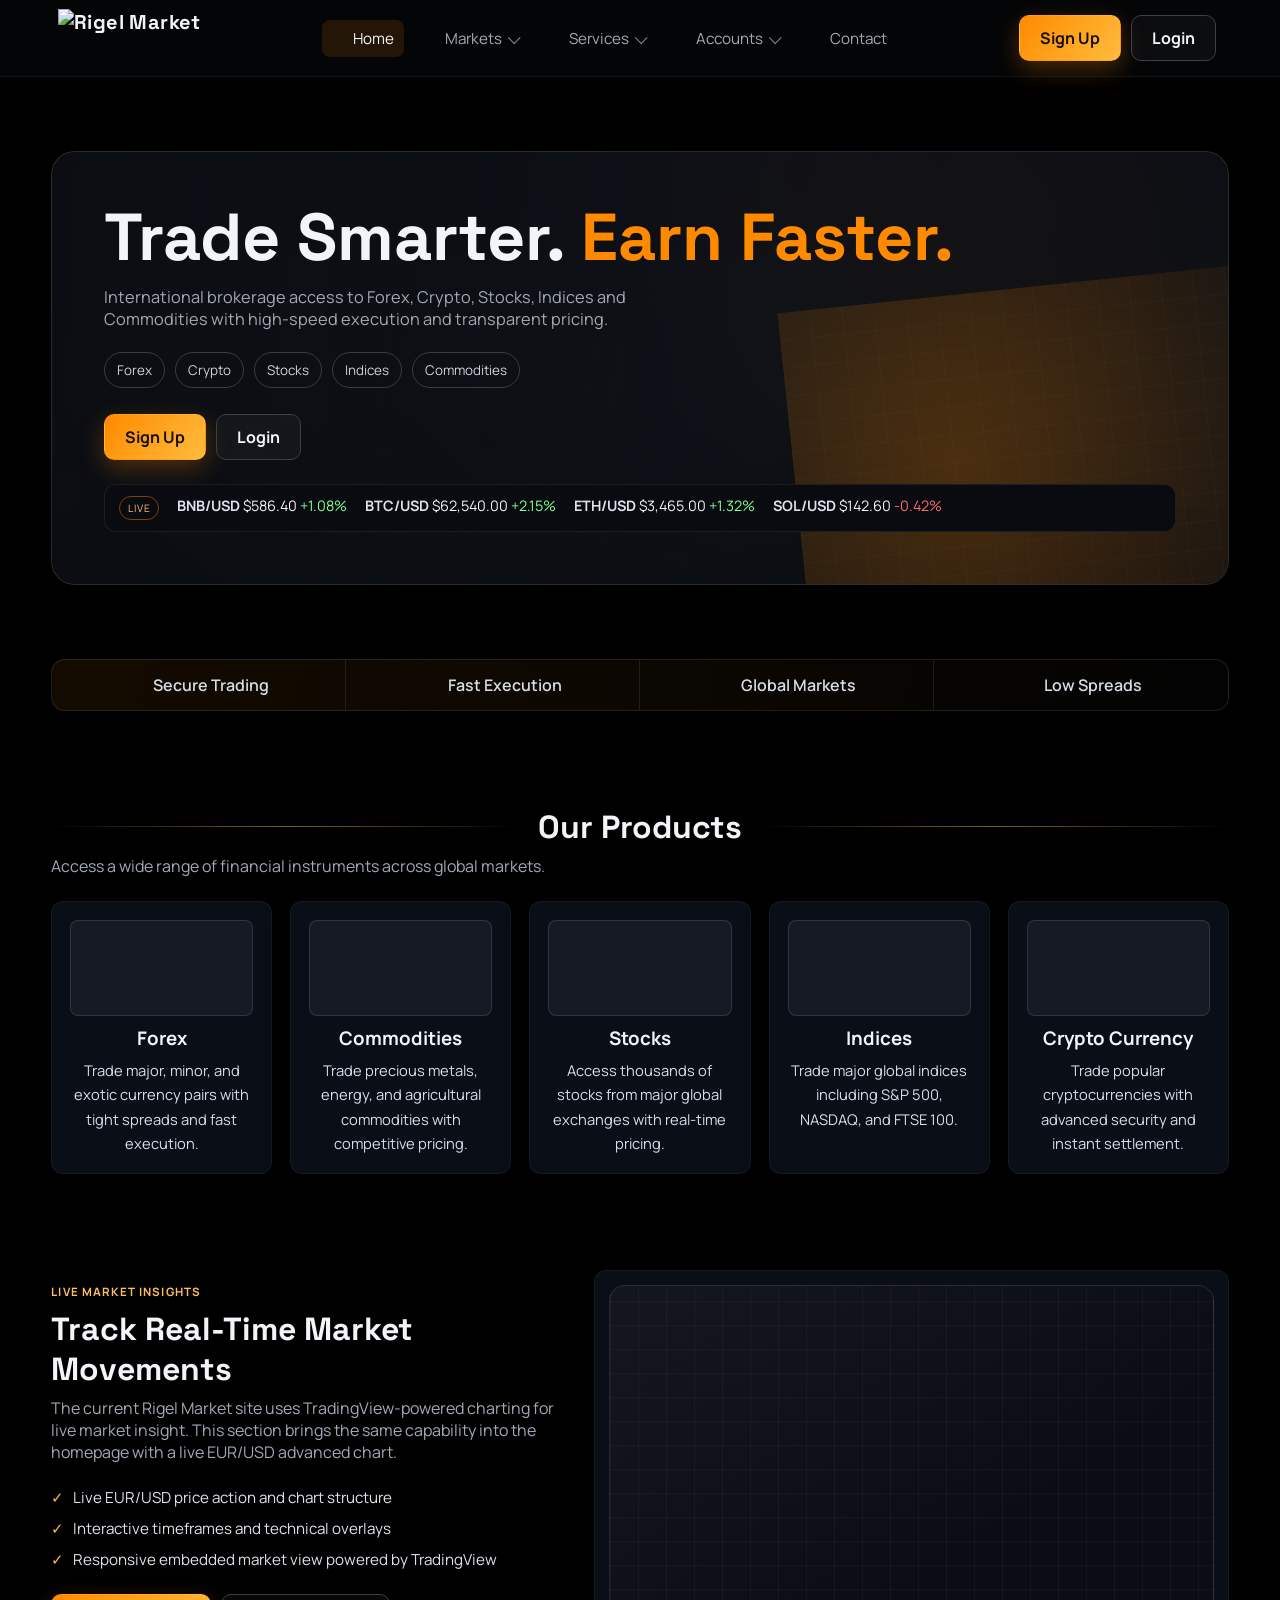
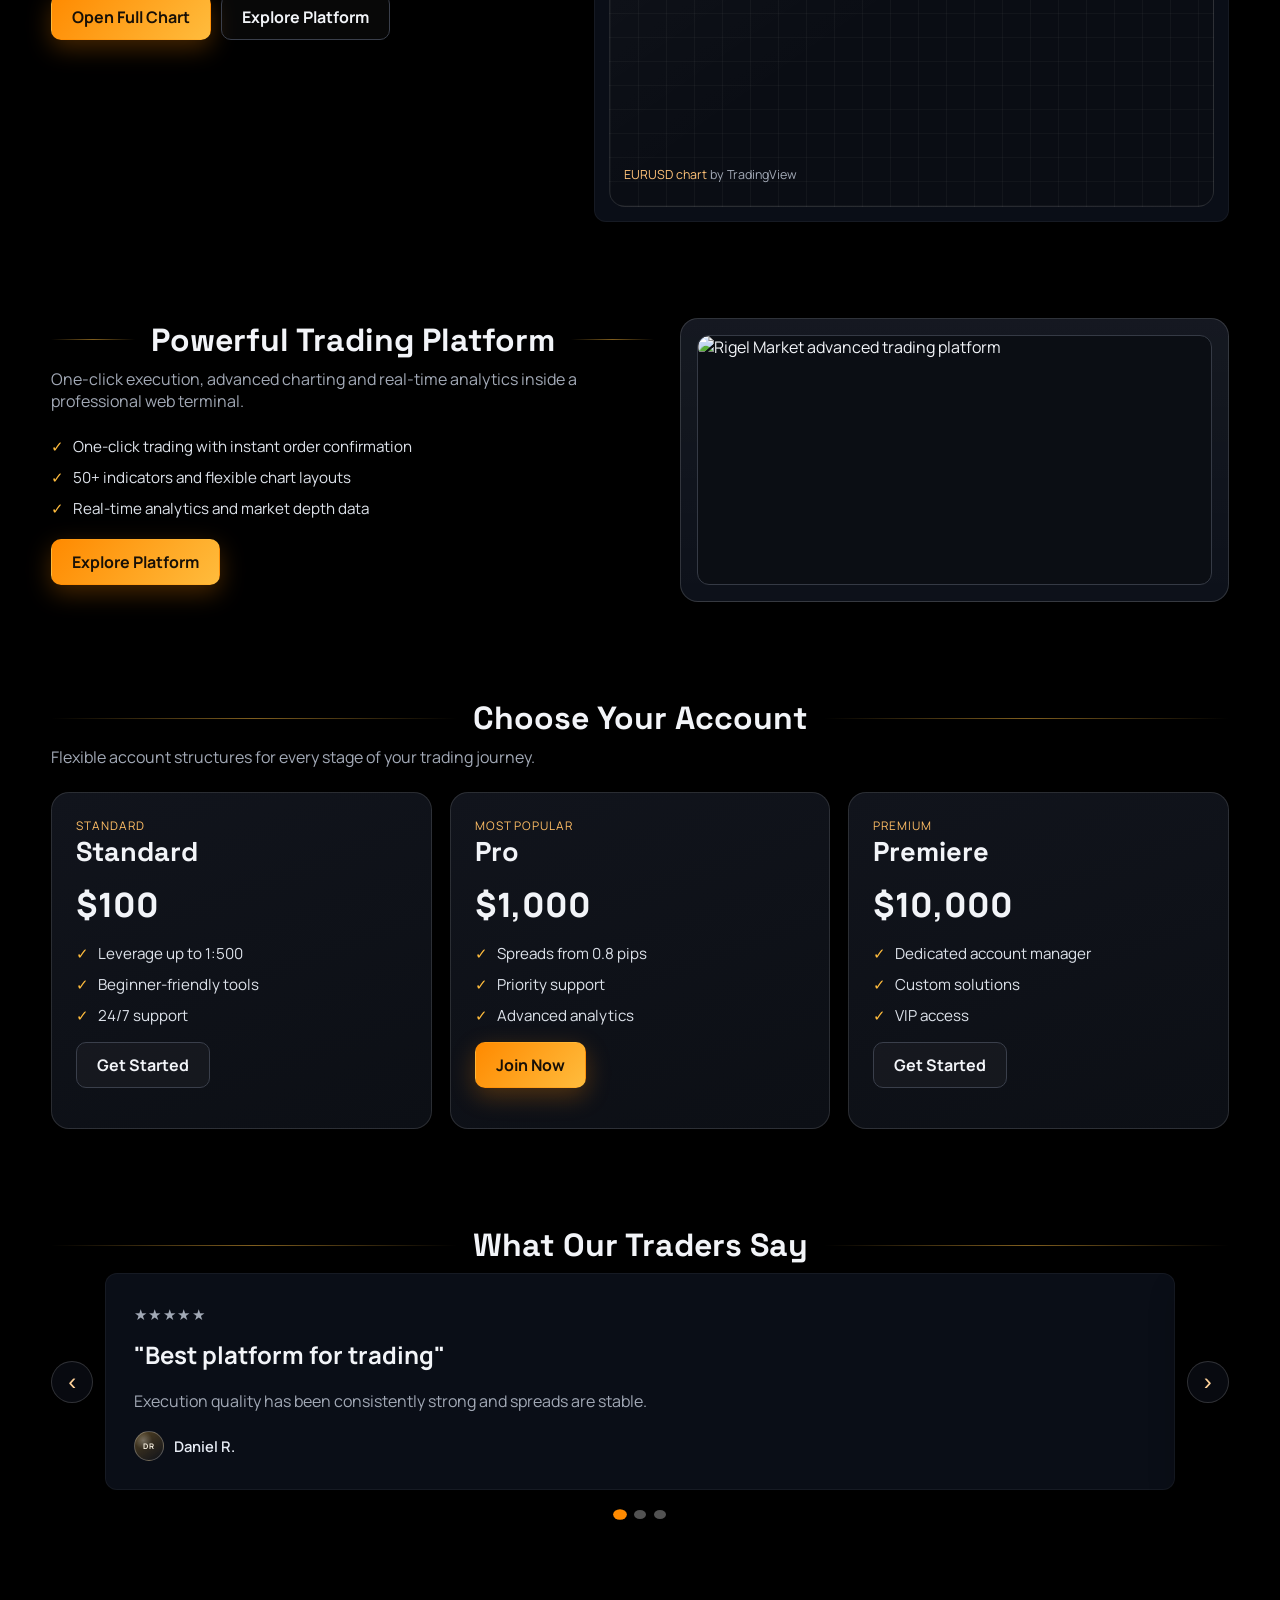
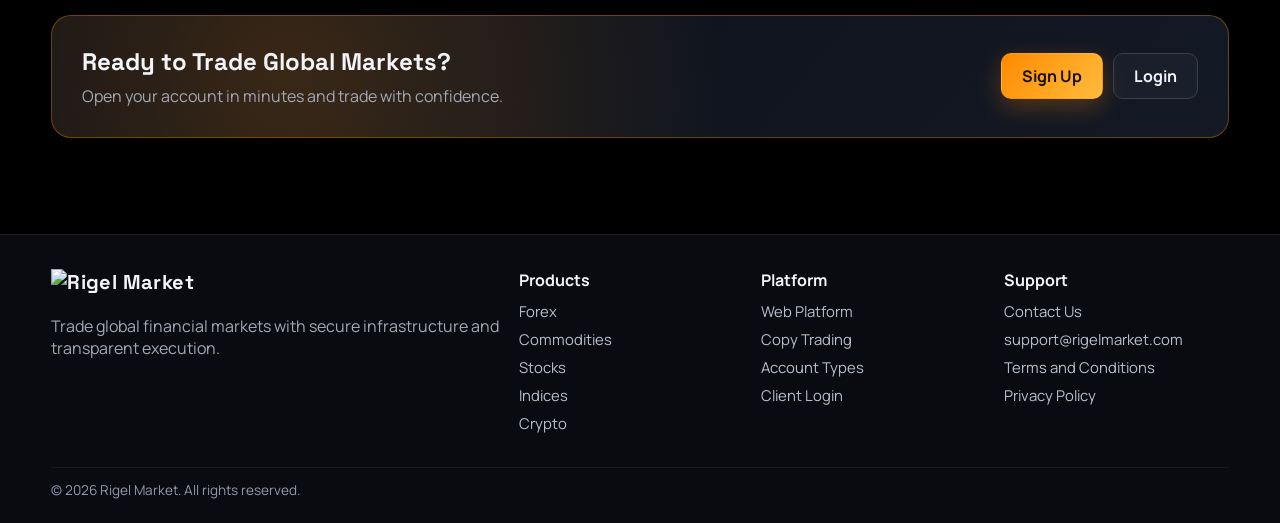
==== commit 20de58c8: "Rigel phase 2 changes" ====
--- a/index.html
+++ b/index.html
@@ -1,4 +1,4 @@
-<!doctype html>
+﻿<!doctype html>
 <html lang="en">
   <head>
     <meta charset="UTF-8" />
@@ -69,12 +69,7 @@
               <a class="btn primary" href="https://crm.rigelmarket.com/signup">Sign Up</a>
               <a class="btn secondary" href="https://crm.rigelmarket.com/">Login</a>
             </div>
-            <div class="ticker" data-live-ticker aria-live="polite">
-              <span><b>BTC/USD</b> $62,540 <span class="up">+2.15%</span></span>
-              <span><b>ETH/USD</b> $3,465 <span class="up">+1.32%</span></span>
-              <span><b>SOL/USD</b> $142.60 <span class="down">-0.42%</span></span>
-              <span><b>BNB/USD</b> $586.40 <span class="up">+1.08%</span></span>
-            </div>
+            <div class="ticker" data-live-ticker aria-live="polite"></div>
           </div>
         </div>
       </section>
@@ -311,7 +306,7 @@
           <ul class="footer-links">
             <li><a href="contact.html">Contact Us</a></li>
             <li><a href="mailto:support@rigelmarket.com">support@rigelmarket.com</a></li>
-          </ul>
+          <li><a href="terms-and-conditions.html">Terms and Conditions</a></li><li><a href="privacy-policy.html">Privacy Policy</a></li></ul>
         </div>
       </div>
       <div class="container footer-base">© 2026 Rigel Market. All rights reserved.</div>
@@ -327,3 +322,6 @@
 </script>
   </body>
 </html>
+
+
+
--- a/assets/css/styles.css
+++ b/assets/css/styles.css
@@ -532,12 +532,28 @@
     linear-gradient(90deg, rgba(8, 10, 15, 0.92) 0%, rgba(8, 10, 15, 0.76) 34%, rgba(8, 10, 15, 0.34) 56%, rgba(8, 10, 15, 0.2) 70%, rgba(8, 10, 15, 0.5) 100%),
     linear-gradient(180deg, rgba(7, 9, 14, 0.28) 0%, rgba(7, 9, 14, 0.18) 58%, rgba(7, 9, 14, 0.58) 100%),
     linear-gradient(135deg, rgba(255, 255, 255, 0.08), transparent 56%),
-    radial-gradient(circle at 80% 18%, rgba(250, 204, 21, 0.18), transparent 24%),
     linear-gradient(132deg, transparent 0 40%, rgba(255, 255, 255, 0.12) 40% 43%, transparent 43% 54%, rgba(255, 255, 255, 0.08) 54% 57%, transparent 57%),
     repeating-linear-gradient(90deg, rgba(255, 255, 255, 0.05) 0 1px, transparent 1px 30px),
     repeating-linear-gradient(0deg, rgba(255, 255, 255, 0.035) 0 1px, transparent 1px 26px),
-    var(--account-hero-image) right 28px center / auto 88% no-repeat;
-  opacity: 0.84;
+    var(--account-hero-image) right 0 center / auto 100% no-repeat;
+  opacity: 1;
+}
+
+body[data-page="accounts"][data-account-tier="standard"] .hero-card,
+body[data-page="accounts"][data-account-tier="pro"] .hero-card,
+body[data-page="accounts"][data-account-tier="premiere"] .hero-card {
+  background:
+    linear-gradient(110deg, rgba(255, 255, 255, 0.03), rgba(255, 255, 255, 0.01)),
+    #0e1119;
+}
+
+body[data-page="accounts"][data-account-tier="standard"] .chart-glow,
+body[data-page="accounts"][data-account-tier="pro"] .chart-glow,
+body[data-page="accounts"][data-account-tier="premiere"] .chart-glow,
+body[data-page="accounts"][data-account-tier="standard"] .chart-line,
+body[data-page="accounts"][data-account-tier="pro"] .chart-line,
+body[data-page="accounts"][data-account-tier="premiere"] .chart-line {
+  display: none;
 }
 
 body[data-page="accounts"][data-account-tier="standard"] .hero-card::after,
@@ -560,6 +576,32 @@
 }
 
 body[data-page="contact"] .hero-card::after {
+  display: none;
+}
+
+body[data-page="legal"][data-legal-page="terms"] .hero-card,
+body[data-page="legal"][data-legal-page="privacy"] .hero-card {
+  --asset-label: "";
+}
+
+body[data-page="legal"][data-legal-page="terms"] .hero-card::before {
+  background:
+    linear-gradient(90deg, rgba(8, 10, 15, 0.88) 0%, rgba(8, 10, 15, 0.64) 32%, rgba(8, 10, 15, 0.28) 58%, rgba(8, 10, 15, 0.48) 100%),
+    linear-gradient(180deg, rgba(7, 9, 14, 0.28) 0%, rgba(7, 9, 14, 0.2) 58%, rgba(7, 9, 14, 0.58) 100%),
+    url("../images/terms.jpg") center 56% / cover no-repeat;
+  opacity: 0.78;
+}
+
+body[data-page="legal"][data-legal-page="privacy"] .hero-card::before {
+  background:
+    linear-gradient(90deg, rgba(8, 10, 15, 0.88) 0%, rgba(8, 10, 15, 0.64) 32%, rgba(8, 10, 15, 0.28) 58%, rgba(8, 10, 15, 0.48) 100%),
+    linear-gradient(180deg, rgba(7, 9, 14, 0.28) 0%, rgba(7, 9, 14, 0.2) 58%, rgba(7, 9, 14, 0.58) 100%),
+    url("../images/privacy.jpg") center 56% / cover no-repeat;
+  opacity: 0.78;
+}
+
+body[data-page="legal"][data-legal-page="terms"] .hero-card::after,
+body[data-page="legal"][data-legal-page="privacy"] .hero-card::after {
   display: none;
 }
 
@@ -897,6 +939,87 @@
   background-image: url("../images/palladium.png");
 }
 
+.grid-image-placeholder.coin-btc {
+  background-image: url("../images/bitcoin.png");
+}
+
+.grid-image-placeholder.coin-eth {
+  background-image: url("../images/etherium.png");
+}
+
+.grid-image-placeholder.coin-ltc {
+  background-image: url("../images/litecoin.png");
+}
+
+.grid-image-placeholder.coin-xrp {
+  background-image: url("../images/ripple.png");
+}
+
+.grid-image-placeholder.coin-ada {
+  background-image: url("../images/cardano.png");
+}
+
+.grid-image-placeholder.coin-doge {
+  background-image: url("../images/dodgecoin.png");
+}
+
+.grid-image-placeholder.coin-btc,
+.grid-image-placeholder.coin-eth,
+.grid-image-placeholder.coin-ltc,
+.grid-image-placeholder.coin-xrp,
+.grid-image-placeholder.coin-ada,
+.grid-image-placeholder.coin-doge {
+  height: 136px;
+  background-size: contain;
+  background-position: center;
+  background-repeat: no-repeat;
+  background-color: #000;
+}
+
+.currency-cards {
+  justify-items: center;
+}
+
+.currency-cards .card {
+  width: min(100%, 320px);
+}
+
+[data-crypto-metrics] {
+  margin: 0;
+  display: grid;
+  gap: 7px;
+  color: var(--muted);
+}
+
+[data-crypto-metrics] .pair-code {
+  display: block;
+  font-weight: 700;
+  color: #d6dce7;
+  letter-spacing: 0.01em;
+  text-align: center;
+}
+
+.currency-cards .card h3 {
+  text-align: center;
+}
+
+[data-crypto-metrics] .metric-item {
+  display: flex;
+  align-items: center;
+  justify-content: space-between;
+  gap: 12px;
+  padding: 6px 10px;
+  border-radius: 8px;
+  background: rgba(255, 255, 255, 0.03);
+  border: 1px solid rgba(255, 255, 255, 0.08);
+}
+
+[data-crypto-metrics] [data-spread],
+[data-crypto-metrics] [data-leverage] {
+  font-weight: 800;
+  color: #f2f4f8;
+}
+
 .card.highlight {
   border-color: rgba(255, 138, 0, 0.65);
   box-shadow: 0 0 0 1px rgba(255, 138, 0, 0.22), 0 0 45px rgba(255, 138, 0, 0.22);
